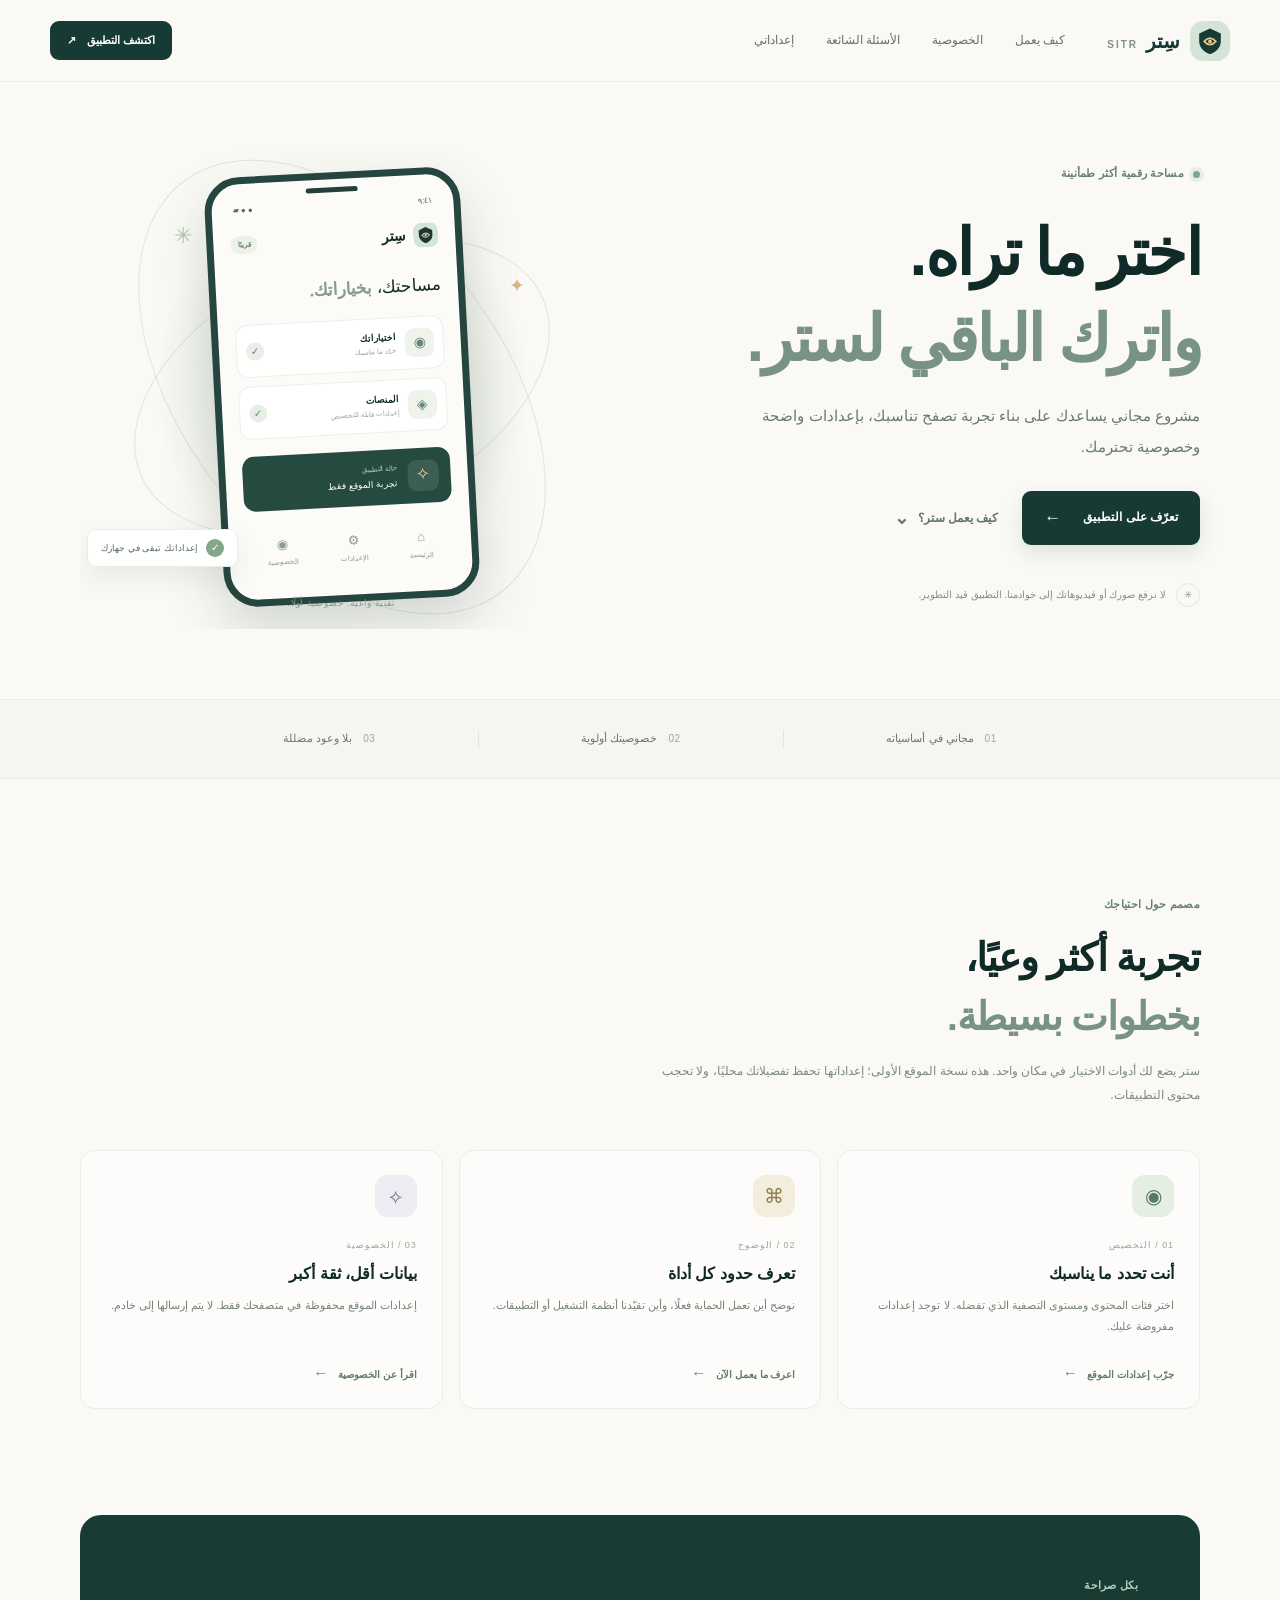
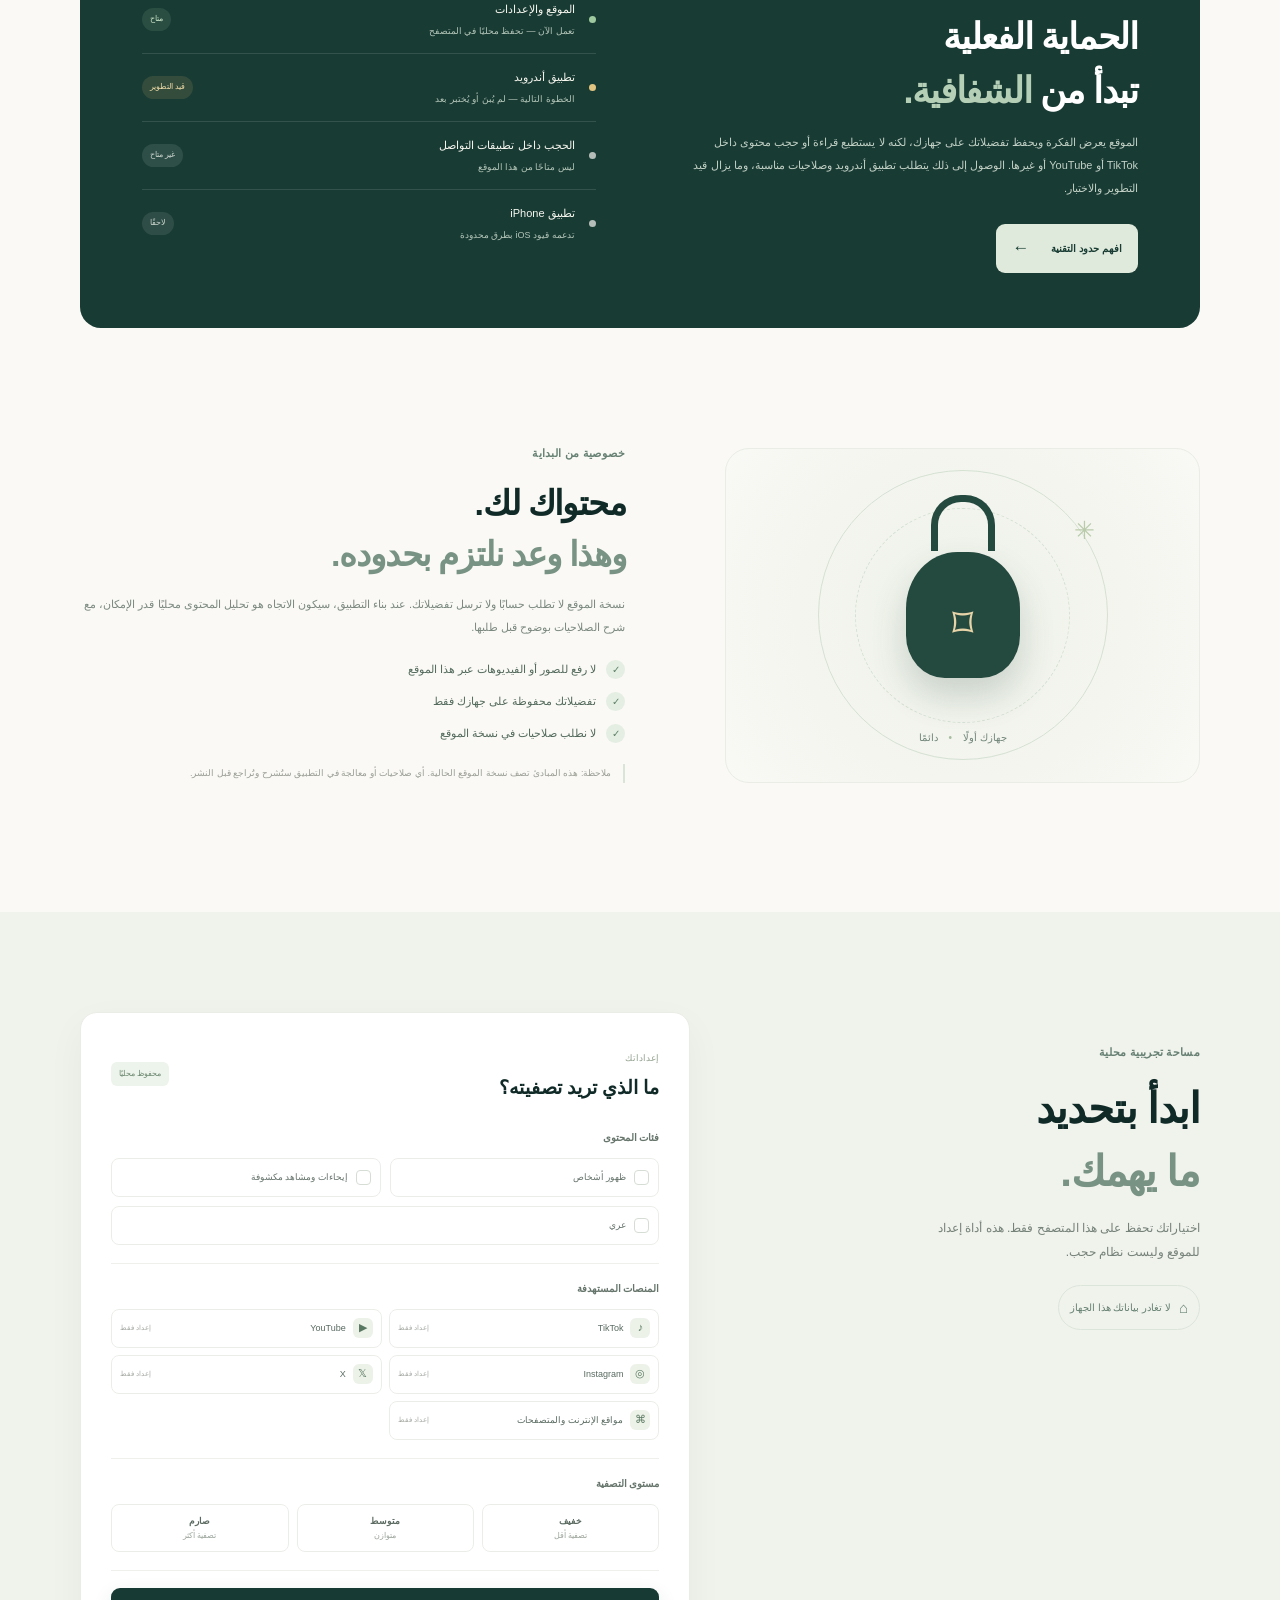
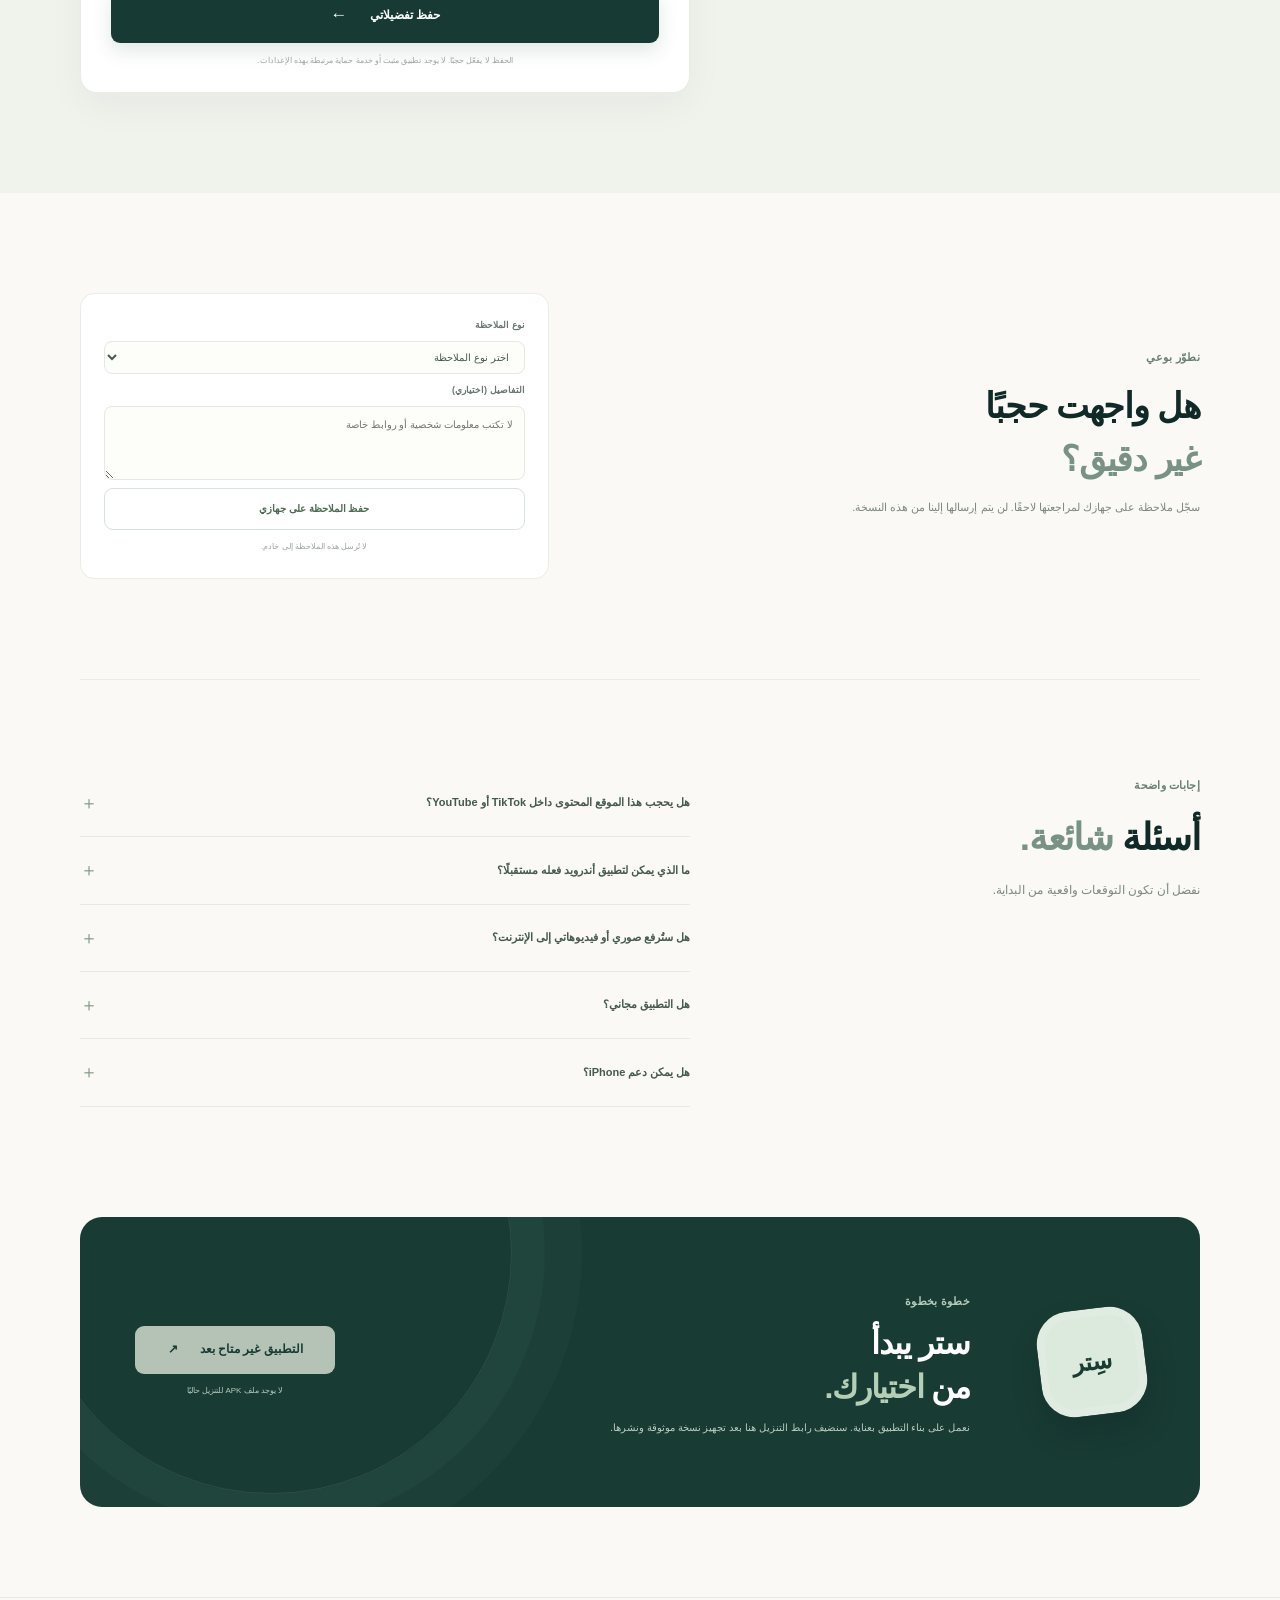
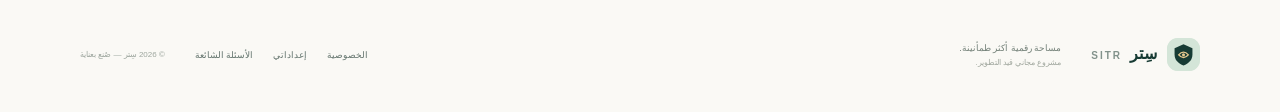
==== index.html @ ede087fe "Add files via upload" ====
<!doctype html>
<html lang="ar" dir="rtl">
  <head>
    <meta charset="utf-8">
    <meta name="viewport" content="width=device-width, initial-scale=1">
    <meta name="theme-color" content="#102a27">
    <meta name="description" content="ستر مشروع مجاني يهدف إلى مساعدتك على تصفح أكثر طمأنينة، مع خصوصية تبدأ من جهازك.">
    <title>ستر | مساحة أهدأ على الإنترنت</title>
    <link rel="icon" href="assets/sitr-mark.svg" type="image/svg+xml">
    <link rel="stylesheet" href="styles.css">
    <script src="download-config.js"></script>
    <script src="app.js" defer></script>
  </head>
  <body>
    <a class="skip-link" href="#main">انتقل إلى المحتوى</a>
    <header class="site-header">
      <a class="brand" href="#home" aria-label="ستر، الصفحة الرئيسية">
        <span class="brand-mark" aria-hidden="true"><img src="assets/sitr-mark.svg" alt=""></span>
        <span class="brand-name">سِتر<span class="brand-latin">SITR</span></span>
      </a>
      <button class="menu-toggle" type="button" aria-expanded="false" aria-controls="main-nav" aria-label="فتح القائمة">
        <span></span><span></span><span></span>
      </button>
      <nav class="main-nav" id="main-nav" aria-label="القائمة الرئيسية">
        <a href="#how">كيف يعمل</a>
        <a href="#privacy">الخصوصية</a>
        <a href="#faq">الأسئلة الشائعة</a>
        <a href="#settings">إعداداتي</a>
      </nav>
      <a class="header-cta" href="#download">اكتشف التطبيق <span aria-hidden="true">↗</span></a>
    </header>

    <main id="main">
      <section class="hero section-wrap" id="home">
        <div class="hero-copy">
          <span class="eyebrow"><span class="eyebrow-dot"></span> مساحة رقمية أكثر طمأنينة</span>
          <h1>اختر ما تراه.<br><span>واترك الباقي لستر.</span></h1>
          <p class="hero-lede">مشروع مجاني يساعدك على بناء تجربة تصفح تناسبك، بإعدادات واضحة وخصوصية تحترمك.</p>
          <div class="hero-actions">
            <a class="button button-primary" href="#download">تعرّف على التطبيق <span aria-hidden="true">←</span></a>
            <a class="text-link" href="#how">كيف يعمل ستر؟ <span aria-hidden="true">⌄</span></a>
          </div>
          <div class="hero-note"><span class="note-icon" aria-hidden="true">✳</span><span>لا نرفع صورك أو فيديوهاتك إلى خوادمنا. التطبيق قيد التطوير.</span></div>
        </div>
        <div class="hero-art" aria-label="رسم توضيحي لواجهة إعدادات ستر">
          <div class="art-orbit orbit-one"></div><div class="art-orbit orbit-two"></div>
          <div class="art-spark spark-one">✳</div><div class="art-spark spark-two">✦</div>
          <div class="phone">
            <div class="phone-top"><span>٩:٤١</span><span>● ● ▰</span></div>
            <div class="phone-brand"><img src="assets/sitr-mark.svg" alt=""><span>سِتر</span><span class="tiny-status">قريبًا</span></div>
            <p class="phone-greeting">مساحتك، <strong>بخياراتك.</strong></p>
            <div class="phone-card"><span class="card-symbol">◉</span><span><strong>اختياراتك</strong><small>حدّد ما يناسبك</small></span><span class="check">✓</span></div>
            <div class="phone-card"><span class="card-symbol">◈</span><span><strong>المنصات</strong><small>إعدادات قابلة للتخصيص</small></span><span class="check">✓</span></div>
            <div class="phone-protection"><span class="protection-icon">✧</span><span><small>حالة التطبيق</small><strong>تجربة الموقع فقط</strong></span></div>
            <div class="phone-nav"><span>⌂<small>الرئيسية</small></span><span>⚙<small>الإعدادات</small></span><span>◉<small>الخصوصية</small></span></div>
          </div>
          <div class="floating-pill"><span class="pill-check">✓</span> إعداداتك تبقى في جهازك</div>
          <span class="art-caption">تقنية واعية. خصوصية أولًا.</span>
        </div>
      </section>

      <section class="trust-strip" aria-label="مبادئ ستر">
        <div><span>01</span> مجاني في أساسياته</div><i></i><div><span>02</span> خصوصيتك أولوية</div><i></i><div><span>03</span> بلا وعود مضللة</div>
      </section>

      <section class="section section-wrap" id="how">
        <div class="section-heading">
          <span class="eyebrow">مصمم حول احتياجك</span>
          <h2>تجربة أكثر وعيًا،<br><span>بخطوات بسيطة.</span></h2>
          <p>ستر يضع لك أدوات الاختيار في مكان واحد. هذه نسخة الموقع الأولى؛ إعداداتها تحفظ تفضيلاتك محليًا، ولا تحجب محتوى التطبيقات.</p>
        </div>
        <div class="feature-grid">
          <article class="feature-card">
            <span class="feature-icon icon-sage">◉</span><span class="feature-number">01 / التخصيص</span>
            <h3>أنت تحدد ما يناسبك</h3><p>اختر فئات المحتوى ومستوى التصفية الذي تفضله. لا توجد إعدادات مفروضة عليك.</p>
            <a href="#settings">جرّب إعدادات الموقع <span aria-hidden="true">←</span></a>
          </article>
          <article class="feature-card">
            <span class="feature-icon icon-sand">⌘</span><span class="feature-number">02 / الوضوح</span>
            <h3>تعرف حدود كل أداة</h3><p>نوضح أين تعمل الحماية فعلًا، وأين تقيّدنا أنظمة التشغيل أو التطبيقات.</p>
            <a href="#capabilities">اعرف ما يعمل الآن <span aria-hidden="true">←</span></a>
          </article>
          <article class="feature-card">
            <span class="feature-icon icon-lilac">⟡</span><span class="feature-number">03 / الخصوصية</span>
            <h3>بيانات أقل، ثقة أكبر</h3><p>إعدادات الموقع محفوظة في متصفحك فقط. لا يتم إرسالها إلى خادم.</p>
            <a href="#privacy">اقرأ عن الخصوصية <span aria-hidden="true">←</span></a>
          </article>
        </div>
      </section>

      <section class="capabilities section-wrap" id="capabilities">
        <div class="capability-copy">
          <span class="eyebrow">بكل صراحة</span>
          <h2>الحماية الفعلية<br>تبدأ من <span>الشفافية.</span></h2>
          <p>الموقع يعرض الفكرة ويحفظ تفضيلاتك على جهازك، لكنه لا يستطيع قراءة أو حجب محتوى داخل TikTok أو YouTube أو غيرها. الوصول إلى ذلك يتطلب تطبيق أندرويد وصلاحيات مناسبة، وما يزال قيد التطوير والاختبار.</p>
          <a class="button button-light" href="#faq">افهم حدود التقنية <span aria-hidden="true">←</span></a>
        </div>
        <div class="capability-list">
          <div class="capability-row"><span class="status-dot status-live"></span><div><strong>الموقع والإعدادات</strong><small>تعمل الآن — تحفظ محليًا في المتصفح</small></div><span class="status-tag tag-live">متاح</span></div>
          <div class="capability-row"><span class="status-dot status-build"></span><div><strong>تطبيق أندرويد</strong><small>الخطوة التالية — لم يُبنَ أو يُختبر بعد</small></div><span class="status-tag tag-build">قيد التطوير</span></div>
          <div class="capability-row"><span class="status-dot status-limited"></span><div><strong>الحجب داخل تطبيقات التواصل</strong><small>ليس متاحًا من هذا الموقع</small></div><span class="status-tag tag-limited">غير متاح</span></div>
          <div class="capability-row"><span class="status-dot status-limited"></span><div><strong>تطبيق iPhone</strong><small>تدعمه قيود iOS بطرق محدودة</small></div><span class="status-tag tag-limited">لاحقًا</span></div>
        </div>
      </section>

      <section class="privacy-section section-wrap" id="privacy">
        <div class="privacy-visual" aria-hidden="true">
          <div class="privacy-ring ring-large"></div><div class="privacy-ring ring-small"></div>
          <div class="privacy-lock"><span>⌑</span></div><div class="privacy-star">✳</div>
          <div class="privacy-label">جهازك أولًا <span>•</span> دائمًا</div>
        </div>
        <div class="privacy-copy">
          <span class="eyebrow">خصوصية من البداية</span>
          <h2>محتواك لك.<br><span>وهذا وعد نلتزم بحدوده.</span></h2>
          <p>نسخة الموقع لا تطلب حسابًا ولا ترسل تفضيلاتك. عند بناء التطبيق، سيكون الاتجاه هو تحليل المحتوى محليًا قدر الإمكان، مع شرح الصلاحيات بوضوح قبل طلبها.</p>
          <ul class="privacy-points">
            <li><span>✓</span> لا رفع للصور أو الفيديوهات عبر هذا الموقع</li>
            <li><span>✓</span> تفضيلاتك محفوظة على جهازك فقط</li>
            <li><span>✓</span> لا نطلب صلاحيات في نسخة الموقع</li>
          </ul>
          <p class="privacy-caveat">ملاحظة: هذه المبادئ تصف نسخة الموقع الحالية. أي صلاحيات أو معالجة في التطبيق ستُشرح وتُراجع قبل النشر.</p>
        </div>
      </section>

      <section class="settings-section" id="settings">
        <div class="section-wrap settings-layout">
          <div class="settings-intro">
            <span class="eyebrow">مساحة تجريبية محلية</span>
            <h2>ابدأ بتحديد<br><span>ما يهمك.</span></h2>
            <p>اختياراتك تحفظ على هذا المتصفح فقط. هذه أداة إعداد للموقع وليست نظام حجب.</p>
            <div class="local-badge"><span>⌂</span> لا تغادر بياناتك هذا الجهاز</div>
          </div>
          <form class="preferences-card" id="preferences-form">
            <div class="form-heading"><div><span class="step-label">إعداداتك</span><h3>ما الذي تريد تصفيته؟</h3></div><span class="saved-indicator" id="save-status" aria-live="polite">محفوظ محليًا</span></div>
            <fieldset>
              <legend>فئات المحتوى</legend>
              <div class="choice-grid">
                <label class="choice"><input type="checkbox" name="content" value="people"><span class="custom-check">✓</span><span>ظهور أشخاص</span></label>
                <label class="choice"><input type="checkbox" name="content" value="suggestive"><span class="custom-check">✓</span><span>إيحاءات ومشاهد مكشوفة</span></label>
                <label class="choice"><input type="checkbox" name="content" value="nudity"><span class="custom-check">✓</span><span>عري</span></label>
              </div>
            </fieldset>
            <fieldset>
              <legend>المنصات المستهدفة</legend>
              <div class="platform-list">
                <label><input type="checkbox" name="platform" value="TikTok"><span class="platform-name"><b class="platform-letter">♪</b> TikTok</span><span class="platform-unavailable">إعداد فقط</span></label>
                <label><input type="checkbox" name="platform" value="YouTube"><span class="platform-name"><b class="platform-letter">▶</b> YouTube</span><span class="platform-unavailable">إعداد فقط</span></label>
                <label><input type="checkbox" name="platform" value="Instagram"><span class="platform-name"><b class="platform-letter">◎</b> Instagram</span><span class="platform-unavailable">إعداد فقط</span></label>
                <label><input type="checkbox" name="platform" value="X"><span class="platform-name"><b class="platform-letter">𝕏</b> X</span><span class="platform-unavailable">إعداد فقط</span></label>
                <label><input type="checkbox" name="platform" value="web"><span class="platform-name"><b class="platform-letter">⌘</b> مواقع الإنترنت والمتصفحات</span><span class="platform-unavailable">إعداد فقط</span></label>
              </div>
            </fieldset>
            <fieldset>
              <legend>مستوى التصفية</legend>
              <div class="level-options">
                <label><input type="radio" name="level" value="light"><span><b>خفيف</b><small>تصفية أقل</small></span></label>
                <label><input type="radio" name="level" value="medium"><span><b>متوسط</b><small>متوازن</small></span></label>
                <label><input type="radio" name="level" value="strict"><span><b>صارم</b><small>تصفية أكثر</small></span></label>
              </div>
            </fieldset>
            <button class="button button-primary save-button" type="submit">حفظ تفضيلاتي <span aria-hidden="true">←</span></button>
            <p class="form-disclaimer">الحفظ لا يفعّل حجبًا. لا يوجد تطبيق مثبت أو خدمة حماية مرتبطة بهذه الإعدادات.</p>
          </form>
        </div>
      </section>

      <section class="report-section section-wrap" id="report">
        <div><span class="eyebrow">نطوّر بوعي</span><h2>هل واجهت حجبًا<br><span>غير دقيق؟</span></h2><p>سجّل ملاحظة على جهازك لمراجعتها لاحقًا. لن يتم إرسالها إلينا من هذه النسخة.</p></div>
        <form id="report-form" class="report-card">
          <label for="report-category">نوع الملاحظة</label>
          <select id="report-category" required>
            <option value="">اختر نوع الملاحظة</option><option value="false-positive">تم حجب محتوى مناسب</option><option value="missed">لم يتم حجب محتوى أريد تصفيته</option><option value="other">ملاحظة أخرى</option>
          </select>
          <label for="report-note">التفاصيل (اختياري)</label>
          <textarea id="report-note" rows="3" maxlength="500" placeholder="لا تكتب معلومات شخصية أو روابط خاصة"></textarea>
          <button class="button button-outline" type="submit">حفظ الملاحظة على جهازي</button>
          <p class="report-status" id="report-status" aria-live="polite">لا تُرسل هذه الملاحظة إلى خادم.</p>
        </form>
      </section>

      <section class="faq-section section-wrap" id="faq">
        <div class="faq-heading"><span class="eyebrow">إجابات واضحة</span><h2>أسئلة <span>شائعة.</span></h2><p>نفضل أن تكون التوقعات واقعية من البداية.</p></div>
        <div class="faq-list">
          <details><summary>هل يحجب هذا الموقع المحتوى داخل TikTok أو YouTube؟<span>＋</span></summary><p>لا. المتصفح لا يستطيع الاطلاع على محتوى التطبيقات الأخرى. إعدادات الموقع تحفظ اختياراتك محليًا فقط؛ لا يوجد حجب فعلي فيها.</p></details>
          <details><summary>ما الذي يمكن لتطبيق أندرويد فعله مستقبلًا؟<span>＋</span></summary><p>قد يتيح أندرويد، بعد بناء التطبيق ومراجعته، بعض الخيارات مثل خدمات إمكانية الوصول أو VPN محلي للتصفية. لكل خيار قيود وصلاحيات وسياسات متجر. لم يُنفّذ أو يُختبر أي حجب بعد، ولن نعرضه كميزة متاحة قبل التحقق منه.</p></details>
          <details><summary>هل ستُرفع صوري أو فيديوهاتي إلى الإنترنت؟<span>＋</span></summary><p>هذا الموقع لا يرفع أو يعالج أي صور أو فيديو. هدف التطبيق المستقبلي هو المعالجة على الجهاز حيثما أمكن؛ ستُذكر بوضوح أي استثناءات أو اتصالات قبل الإطلاق.</p></details>
          <details><summary>هل التطبيق مجاني؟<span>＋</span></summary><p>هدف المشروع أن تبقى ميزات الحجب الأساسية مجانية دون اشتراك إجباري. التطبيق لم يُنشر بعد ولا يوجد رابط تنزيل حاليًا.</p></details>
          <details><summary>هل يمكن دعم iPhone؟<span>＋</span></summary><p>يمكن دراسة خيارات مثل Screen Time وFamily Controls، لكنها تتطلب استحقاقات وموافقات من Apple ولا تمنح تحكمًا حرًا بمحتوى التطبيقات الأخرى. دعم iPhone ليس متاحًا حاليًا.</p></details>
        </div>
      </section>

      <section class="download-section section-wrap" id="download">
        <div class="download-orb" aria-hidden="true">سِتر</div>
        <div class="download-copy"><span class="eyebrow">خطوة بخطوة</span><h2>ستر يبدأ<br>من <span>اختيارك.</span></h2><p>نعمل على بناء التطبيق بعناية. سنضيف رابط التنزيل هنا بعد تجهيز نسخة موثوقة ونشرها.</p></div>
        <div class="download-action"><a class="button button-download" id="download-link" href="#download" aria-disabled="true">التطبيق غير متاح بعد <span aria-hidden="true">↗</span></a><small id="download-note">لا يوجد ملف APK للتنزيل حاليًا</small></div>
      </section>
    </main>

    <footer class="site-footer">
      <a class="brand footer-brand" href="#home"><span class="brand-mark"><img src="assets/sitr-mark.svg" alt=""></span><span class="brand-name">سِتر<span class="brand-latin">SITR</span></span></a>
      <p>مساحة رقمية أكثر طمأنينة. <span>مشروع مجاني قيد التطوير.</span></p>
      <div class="footer-links"><a href="#privacy">الخصوصية</a><a href="#settings">إعداداتي</a><a href="#faq">الأسئلة الشائعة</a></div>
      <small>© <span id="year"></span> سِتر — صُنع بعناية</small>
    </footer>
  </body>
</html>
---- styles.css ----
:root {
  color-scheme: light;
  --ink: #173b34;
  --ink-deep: #102a27;
  --ink-soft: #49655e;
  --muted: #75867f;
  --paper: #faf9f5;
  --white: #fff;
  --line: #e6e9e2;
  --sage: #dce9dd;
  --sage-dark: #c1d8c7;
  --gold: #d5b77c;
  --font: "IBM Plex Sans Arabic", "Segoe UI", Tahoma, sans-serif;
}

* { box-sizing: border-box; }
html { scroll-behavior: smooth; scroll-padding-top: 92px; }
body {
  margin: 0;
  color: var(--ink-deep);
  background: var(--paper);
  font-family: var(--font);
  font-size: 15px;
  line-height: 1.8;
  -webkit-font-smoothing: antialiased;
}
a { color: inherit; text-decoration: none; }
button, input, select, textarea { font: inherit; }
button, a, input, select, textarea { -webkit-tap-highlight-color: transparent; }
::selection { color: var(--ink-deep); background: #d8e7d9; }
.section-wrap { width: min(1120px, calc(100% - 64px)); margin-inline: auto; }
.skip-link { position: fixed; z-index: 20; top: 10px; right: 10px; padding: 10px 16px; transform: translateY(-150%); color: white; background: var(--ink); border-radius: 8px; }
.skip-link:focus { transform: translateY(0); }

.site-header {
  height: 82px;
  padding-inline: max(32px, calc((100% - 1180px) / 2));
  display: flex;
  align-items: center;
  gap: 42px;
  border-bottom: 1px solid rgba(23,59,52,.07);
  background: rgba(250,249,245,.94);
  position: sticky;
  top: 0;
  z-index: 10;
  backdrop-filter: blur(14px);
}
.brand { display: inline-flex; align-items: center; gap: 10px; flex-shrink: 0; }
.brand-mark { display: grid; place-items: center; width: 40px; height: 40px; border-radius: 14px; background: #dce9dd; }
.brand-mark img { width: 100%; height: 100%; }
.brand-name { display: flex; align-items: baseline; gap: 8px; color: var(--ink); font-size: 20px; font-weight: 700; }
.brand-latin { color: #82928b; font-family: Arial, sans-serif; font-size: 10px; font-weight: 600; letter-spacing: 2px; }
.main-nav { display: flex; align-items: center; gap: 32px; flex: 1; }
.main-nav a, .footer-links a { color: #62736c; font-size: 12px; font-weight: 500; transition: color .2s ease; }
.main-nav a:hover, .footer-links a:hover { color: var(--ink); }
.header-cta { padding: 10px 17px; color: white; background: var(--ink); border-radius: 9px; font-size: 11px; font-weight: 600; white-space: nowrap; transition: background .2s, transform .2s; }
.header-cta:hover { background: #24574b; transform: translateY(-1px); }
.header-cta span { margin-right: 8px; }
.menu-toggle { display: none; }

.hero { min-height: 610px; display: grid; grid-template-columns: 1fr .94fr; align-items: center; gap: 40px; padding-block: 62px 70px; }
.hero-copy { padding-bottom: 7px; }
.eyebrow { display: inline-flex; align-items: center; gap: 9px; color: #668073; font-size: 11px; font-weight: 600; letter-spacing: .3px; }
.eyebrow-dot { width: 7px; height: 7px; border-radius: 50%; background: #7caa88; box-shadow: 0 0 0 4px #e7eee6; }
h1, h2, h3, p { margin-top: 0; }
.hero h1 { margin: 24px 0 17px; color: var(--ink-deep); font-size: clamp(45px, 5vw, 66px); line-height: 1.35; letter-spacing: -2.6px; font-weight: 600; }
.hero h1 span, .section-heading h2 span, .privacy-copy h2 span, .settings-intro h2 span, .report-section h2 span, .faq-heading h2 span, .download-copy h2 span { color: #789383; }
.hero-lede { max-width: 450px; margin-bottom: 28px; color: #687971; font-size: 15px; line-height: 2.1; }
.hero-actions { display: flex; align-items: center; gap: 24px; }
.button { display: inline-flex; min-height: 48px; align-items: center; justify-content: center; gap: 22px; padding: 11px 21px; border: 1px solid transparent; border-radius: 9px; font-size: 12px; font-weight: 600; cursor: pointer; transition: transform .2s, background .2s, box-shadow .2s; }
.button:hover { transform: translateY(-2px); }
.button-primary { color: white; background: var(--ink); box-shadow: 0 8px 20px rgba(23,59,52,.12); }
.button-primary:hover { background: #24574b; box-shadow: 0 10px 24px rgba(23,59,52,.18); }
.button-primary span, .button-light span, .button-outline span { font-size: 17px; }
.text-link { color: #64766d; font-size: 12px; font-weight: 600; }
.text-link span { margin-right: 5px; font-size: 18px; vertical-align: -2px; }
.hero-note { display: flex; gap: 10px; align-items: center; margin-top: 38px; color: #849088; font-size: 10px; }
.note-icon { display: grid; width: 24px; height: 24px; place-items: center; border: 1px solid #e4e8df; border-radius: 50%; color: #869b8a; }

.hero-art { position: relative; min-height: 485px; display: grid; place-items: center; overflow: hidden; isolation: isolate; }
.hero-art::before { content: ""; position: absolute; z-index: -2; width: 380px; height: 380px; border-radius: 50%; background: radial-gradient(circle, #e8efe6 0, #edf0e8 48%, rgba(237,240,232,0) 70%); }
.art-orbit { position: absolute; z-index: -1; border: 1px solid rgba(132,158,139,.22); border-radius: 50%; transform: rotate(-24deg); }
.orbit-one { width: 440px; height: 260px; }
.orbit-two { width: 520px; height: 320px; transform: rotate(52deg); }
.phone { position: relative; width: 256px; height: 430px; padding: 13px 17px; border: 7px solid #25463e; border-radius: 35px; background: #fcfbf7; box-shadow: 0 25px 55px rgba(30,63,51,.19), inset 0 0 0 1px #fff; transform: rotate(-3deg); }
.phone::before { content: ""; position: absolute; top: 8px; right: 50%; width: 52px; height: 5px; transform: translateX(50%); border-radius: 4px; background: #244139; }
.phone-top { display: flex; justify-content: space-between; padding: 7px 4px 10px; color: #556b61; font-family: Arial, sans-serif; font-size: 8px; }
.phone-brand { display: flex; align-items: center; gap: 7px; margin-top: 4px; font-size: 14px; font-weight: 700; }
.phone-brand img { width: 25px; height: 25px; border-radius: 8px; }
.tiny-status { margin-right: auto; padding: 3px 7px; color: #688172; background: #edf2e9; border-radius: 12px; font-size: 7px; }
.phone-greeting { margin: 22px 0 15px; font-size: 17px; }
.phone-greeting strong { color: #829d8b; }
.phone-card { display: flex; align-items: center; gap: 9px; margin-bottom: 9px; padding: 11px 9px; border: 1px solid #edf0e8; border-radius: 11px; background: #fff; }
.card-symbol { display: grid; width: 29px; height: 29px; place-items: center; color: #688877; background: #eef3ec; border-radius: 9px; font-size: 14px; }
.phone-card strong, .phone-card small, .phone-protection small, .phone-protection strong { display: block; }
.phone-card strong { font-size: 9px; }
.phone-card small { color: #9ba59b; font-size: 7px; }
.check { display: grid; width: 18px; height: 18px; margin-right: auto; place-items: center; color: #61816b; background: #e8f0e6; border-radius: 50%; font-size: 10px; }
.phone-protection { display: flex; align-items: center; gap: 10px; margin-top: 17px; padding: 12px; color: white; background: #254a40; border-radius: 12px; }
.protection-icon { display: grid; width: 31px; height: 31px; place-items: center; color: #e6d3a8; background: rgba(255,255,255,.11); border-radius: 9px; font-size: 17px; }
.phone-protection small { color: #b7c8ba; font-size: 7px; }
.phone-protection strong { font-size: 9px; font-weight: 500; }
.phone-nav { display: flex; justify-content: space-around; margin-top: 22px; color: #8b9a8f; text-align: center; font-size: 13px; }
.phone-nav small { display: block; font-size: 7px; }
.floating-pill { position: absolute; bottom: 62px; left: 7px; display: flex; align-items: center; gap: 8px; padding: 9px 13px; color: #536c5b; background: #fff; border: 1px solid #e9ede6; border-radius: 9px; box-shadow: 0 12px 26px rgba(39,67,54,.08); font-size: 9px; }
.pill-check { display: grid; width: 18px; height: 18px; place-items: center; color: #fff; background: #82a78a; border-radius: 50%; font-size: 10px; }
.art-spark { position: absolute; color: #b6c6ae; }
.spark-one { top: 72px; left: 18%; font-size: 22px; }
.spark-two { top: 125px; right: 15%; color: #d5b77c; font-size: 19px; }
.art-caption { position: absolute; bottom: 18px; right: 50%; transform: translateX(50%); color: #89978d; font-size: 9px; letter-spacing: .4px; }

.trust-strip { display: flex; justify-content: center; align-items: center; gap: clamp(24px, 8vw, 110px); min-height: 80px; border-block: 1px solid #e9ebe4; background: #f6f6f0; color: #68786e; font-size: 11px; }
.trust-strip div { display: flex; align-items: center; gap: 11px; }
.trust-strip div span { color: #9aaa98; font-family: Arial, sans-serif; font-size: 10px; letter-spacing: .6px; }
.trust-strip i { width: 1px; height: 19px; background: #e1e5dc; }

.section { padding-block: 110px 106px; }
.section-heading { max-width: 560px; margin-bottom: 43px; }
.section-heading h2, .privacy-copy h2, .settings-intro h2, .report-section h2, .faq-heading h2, .download-copy h2, .capability-copy h2 { margin: 13px 0 13px; font-size: 39px; line-height: 1.5; letter-spacing: -1.2px; font-weight: 600; }
.section-heading p, .faq-heading > p { max-width: 550px; margin: 0; color: #7c8981; font-size: 12px; line-height: 2; }
.feature-grid { display: grid; grid-template-columns: repeat(3, 1fr); gap: 16px; }
.feature-card { min-height: 250px; padding: 24px 25px 22px; border: 1px solid #eaede5; border-radius: 15px; background: rgba(255,255,255,.62); transition: border-color .2s, transform .2s, box-shadow .2s; }
.feature-card:hover { transform: translateY(-4px); border-color: #d6e0d4; box-shadow: 0 15px 35px rgba(32,61,48,.055); }
.feature-icon { display: grid; width: 42px; height: 42px; margin-bottom: 20px; place-items: center; border-radius: 13px; font-size: 20px; }
.icon-sage { color: #597a63; background: #e4eee2; }.icon-sand { color: #927d51; background: #f3eddd; }.icon-lilac { color: #7b778f; background: #eeebf3; }
.feature-number { display: block; margin-bottom: 7px; color: #9aa49b; font-family: Arial, sans-serif; font-size: 9px; letter-spacing: .9px; }
.feature-card h3 { margin: 0 0 6px; font-size: 16px; font-weight: 600; }
.feature-card p { min-height: 48px; margin-bottom: 16px; color: #77847c; font-size: 11px; line-height: 1.9; }
.feature-card a { color: #627d69; font-size: 10px; font-weight: 600; }
.feature-card a span { margin-right: 7px; font-size: 15px; }

.capabilities { display: grid; grid-template-columns: 1fr .95fr; gap: 65px; align-items: center; margin-bottom: 110px; padding: 55px 62px; border-radius: 21px; background: #183b34; color: white; }
.capability-copy .eyebrow { color: #b8cdbb; }
.capability-copy h2 { margin-top: 13px; color: white; font-size: 36px; }
.capability-copy h2 span { color: #b5cfb7; }
.capability-copy > p { max-width: 455px; margin-bottom: 24px; color: #c2d0c5; font-size: 11px; line-height: 2.1; }
.button-light { min-height: 41px; padding: 8px 15px; color: #193d34; background: #e0eadc; font-size: 10px; }
.button-light:hover { background: white; }
.capability-list { padding: 5px 0; }
.capability-row { display: grid; grid-template-columns: 9px 1fr auto; align-items: center; gap: 12px; padding-block: 14px; border-bottom: 1px solid rgba(226,239,227,.13); }
.capability-row:last-child { border: 0; }
.status-dot { width: 7px; height: 7px; border-radius: 50%; }
.status-live { background: #9ec99f; }.status-build { background: #e1c47f; }.status-limited { background: #b4bdb7; }
.capability-row strong, .capability-row small { display: block; }
.capability-row strong { color: #f7f7ef; font-size: 11px; font-weight: 500; }
.capability-row small { margin-top: 3px; color: #b5c6b9; font-size: 9px; }
.status-tag { padding: 4px 8px; border-radius: 20px; font-size: 8px; white-space: nowrap; }
.tag-live { color: #c9e4c6; background: rgba(147,190,145,.15); }.tag-build { color: #eedba7; background: rgba(205,177,109,.15); }.tag-limited { color: #ccd4ce; background: rgba(206,217,209,.12); }

.privacy-section { display: grid; grid-template-columns: .87fr 1fr; gap: 100px; align-items: center; padding-block: 0 120px; }
.privacy-visual { position: relative; height: 335px; display: grid; place-items: center; overflow: hidden; border: 1px solid #e9ede5; border-radius: 24px; background: radial-gradient(circle at center, #edf2e9 0, #f4f5ef 57%, #f9f9f5 100%); }
.privacy-ring { position: absolute; border: 1px solid #d5e1d3; border-radius: 50%; }
.ring-large { width: 290px; height: 290px; }.ring-small { width: 215px; height: 215px; border-style: dashed; }
.privacy-lock { z-index: 1; display: grid; width: 114px; height: 126px; place-items: center; color: #e6d3a8; background: #24493e; border-radius: 45% 45% 34% 34%; box-shadow: 0 18px 35px rgba(35,71,57,.19); }
.privacy-lock::before { content: ""; position: absolute; width: 50px; height: 49px; top: 76px; border: 7px solid #24493e; border-bottom: 0; border-radius: 30px 30px 0 0; transform: translateY(-30px); }
.privacy-lock span { margin-top: 18px; font-size: 42px; font-weight: 400; }
.privacy-star { position: absolute; top: 59px; right: 22%; color: #b9cbaa; font-size: 25px; }
.privacy-label { position: absolute; bottom: 35px; color: #71857a; font-size: 10px; }
.privacy-label span { padding-inline: 8px; color: #a8bd9f; }
.privacy-copy h2 { font-size: 34px; }
.privacy-copy > p { color: #7b8980; font-size: 11px; line-height: 2.1; }
.privacy-points { display: grid; gap: 12px; padding: 0; margin: 21px 0; list-style: none; }
.privacy-points li { display: flex; align-items: center; gap: 10px; color: #536a5c; font-size: 11px; }
.privacy-points li span { display: grid; width: 19px; height: 19px; place-items: center; border-radius: 50%; color: #5f8068; background: #e4eee2; font-size: 10px; }
.privacy-copy .privacy-caveat { padding-right: 12px; border-right: 2px solid #d9e5d6; color: #9a9e95; font-size: 9px; }

.settings-section { padding-block: 100px; background: #f0f2ec; }
.settings-layout { display: grid; grid-template-columns: .72fr 1fr; gap: 70px; align-items: start; }
.settings-intro { position: sticky; top: 125px; padding-top: 25px; }
.settings-intro h2 { font-size: 42px; }
.settings-intro > p { max-width: 290px; margin-bottom: 21px; color: #758279; font-size: 12px; line-height: 2; }
.local-badge { display: inline-flex; align-items: center; gap: 8px; padding: 8px 11px; color: #668071; border: 1px solid #dce5d9; border-radius: 30px; font-size: 10px; }
.local-badge span { font-size: 15px; }
.preferences-card { padding: 29px 30px 24px; border: 1px solid #eaede5; border-radius: 17px; background: #fff; box-shadow: 0 13px 38px rgba(32,61,48,.045); }
.form-heading { display: flex; align-items: center; justify-content: space-between; margin-bottom: 23px; }
.step-label { color: #93a18f; font-size: 9px; }
.form-heading h3 { margin: 2px 0 0; font-size: 19px; }
.saved-indicator { padding: 5px 8px; color: #6d8972; background: #edf4eb; border-radius: 6px; font-size: 8px; }
.saved-indicator.save-error { color: #9c5147; background: #f8e9e6; }
.preferences-card fieldset { min-width: 0; padding: 0 0 18px; margin: 0 0 16px; border: 0; border-bottom: 1px solid #eff0eb; }
.preferences-card legend { width: 100%; padding: 0; margin-bottom: 11px; color: #67766d; font-size: 10px; font-weight: 600; }
.choice-grid { display: grid; grid-template-columns: 1fr 1fr; gap: 9px; }
.choice { position: relative; display: flex; min-height: 39px; align-items: center; gap: 8px; padding: 7px 9px; border: 1px solid #ebeee8; border-radius: 8px; color: #65736b; font-size: 9px; cursor: pointer; transition: background .2s, border-color .2s; }
.choice:last-child { grid-column: span 2; }
.choice:has(input:checked) { border-color: #bdd2be; background: #f3f7f0; color: #45664f; }
.choice input, .platform-list input, .level-options input { position: absolute; opacity: 0; width: 1px; height: 1px; }
.custom-check { display: grid; width: 15px; height: 15px; place-items: center; border: 1px solid #d6ddd4; border-radius: 4px; color: transparent; background: white; font-size: 9px; }
.choice input:checked + .custom-check { color: white; border-color: #6e9275; background: #6e9275; }
.choice input:focus-visible + .custom-check, .platform-list input:focus-visible + .platform-name, .level-options input:focus-visible + span { outline: 2px solid #668f71; outline-offset: 3px; }
.platform-list { display: grid; grid-template-columns: 1fr 1fr; gap: 7px; }
.platform-list label { position: relative; display: flex; min-height: 39px; align-items: center; justify-content: space-between; gap: 4px; padding: 6px 8px; border: 1px solid #ebeee8; border-radius: 8px; cursor: pointer; }
.platform-list label:has(input:checked) { border-color: #bdd2be; background: #f3f7f0; }
.platform-name { display: inline-flex; align-items: center; gap: 7px; color: #586a60; font-size: 9px; }
.platform-letter { display: grid; width: 20px; height: 20px; place-items: center; color: #597861; background: #edf2e9; border-radius: 6px; font-size: 11px; font-weight: 500; }
.platform-unavailable { color: #a4a9a2; font-size: 7px; }
.level-options { display: grid; grid-template-columns: repeat(3, 1fr); gap: 8px; }
.level-options label { position: relative; cursor: pointer; }
.level-options label > span { display: block; padding: 8px; border: 1px solid #ebeee8; border-radius: 8px; text-align: center; }
.level-options input:checked + span { border-color: #8eaf91; background: #f2f7f0; }
.level-options b, .level-options small { display: block; }
.level-options b { color: #5c6b62; font-size: 9px; font-weight: 600; }
.level-options small { color: #9ba49b; font-size: 8px; }
.save-button { width: 100%; min-height: 43px; margin-top: 1px; }
.form-disclaimer { margin: 11px 0 0; color: #a0a79e; text-align: center; font-size: 8px; line-height: 1.8; }

.report-section { display: grid; grid-template-columns: 1fr .82fr; align-items: center; gap: 80px; padding-block: 100px; }
.report-section h2 { margin: 11px 0; font-size: 35px; }
.report-section > div > p { max-width: 370px; color: #7c8981; font-size: 11px; line-height: 2; }
.report-card { display: grid; gap: 8px; padding: 23px; border: 1px solid #e9ede5; border-radius: 14px; background: white; }
.report-card label { color: #68766e; font-size: 9px; font-weight: 600; }
.report-card select, .report-card textarea { width: 100%; padding: 9px 11px; border: 1px solid #e5e9e2; border-radius: 8px; outline: none; color: #465a4e; background: #fdfdfa; font-size: 10px; }
.report-card select:focus, .report-card textarea:focus { border-color: #8eaf91; box-shadow: 0 0 0 3px #eaf2e8; }
.report-card textarea { resize: vertical; }
.button-outline { min-height: 39px; color: #4b6c55; border-color: #d8e3d7; background: white; font-size: 10px; }
.button-outline:hover { background: #f4f7f1; }
.report-status { margin: 2px 0 0; color: #9ba49b; text-align: center; font-size: 8px; }

.faq-section { display: grid; grid-template-columns: .72fr 1fr; gap: 70px; padding-block: 90px 110px; border-top: 1px solid #e9ebe4; }
.faq-heading h2 { font-size: 37px; }
.faq-list details { border-bottom: 1px solid #e6eae2; }
.faq-list summary { display: flex; align-items: center; justify-content: space-between; gap: 14px; padding: 17px 0; color: #45594d; font-size: 11px; font-weight: 600; cursor: pointer; list-style: none; }
.faq-list summary::-webkit-details-marker { display: none; }
.faq-list summary span { color: #829984; font-size: 18px; font-weight: 400; transition: transform .2s; }
.faq-list details[open] summary span { transform: rotate(45deg); }
.faq-list details p { max-width: 570px; padding: 0 0 17px; margin: 0; color: #7d8980; font-size: 10px; line-height: 2; }

.download-section { position: relative; min-height: 290px; display: grid; grid-template-columns: 130px 1fr auto; gap: 45px; align-items: center; padding: 42px 55px; margin-bottom: 90px; overflow: hidden; border-radius: 22px; color: white; background: #183b34; }
.download-section::after { content: ""; position: absolute; left: -50px; top: -205px; width: 480px; height: 480px; border: 1px solid rgba(211,231,212,.1); border-radius: 50%; box-shadow: 0 0 0 33px rgba(211,231,212,.025), 0 0 0 70px rgba(211,231,212,.025); }
.download-orb { z-index: 1; display: grid; width: 106px; height: 106px; place-items: center; color: #183b34; background: #dce9dd; border: 8px solid rgba(255,255,255,.1); border-radius: 33px; box-shadow: 0 17px 30px rgba(8,31,26,.2); font-size: 24px; font-weight: 700; transform: rotate(-7deg); }
.download-copy, .download-action { z-index: 1; }
.download-copy .eyebrow { color: #b5cbbb; }
.download-copy h2 { margin: 8px 0; font-size: 32px; line-height: 1.4; }
.download-copy h2 span { color: #b5cfb7; }
.download-copy p { max-width: 420px; margin: 0; color: #bdcec0; font-size: 10px; line-height: 2; }
.download-action { display: grid; justify-items: center; gap: 10px; }
.button-download { min-width: 200px; min-height: 48px; color: #183b34; background: #e1eadb; }
.button-download:hover { background: white; }
.button-download[aria-disabled="true"] { cursor: not-allowed; opacity: .78; }
.button-download[aria-disabled="true"]:hover { transform: none; }
.download-action small { color: #b6c7b9; font-size: 8px; }

.site-footer { min-height: 115px; display: flex; align-items: center; gap: 30px; padding: 23px max(32px, calc((100% - 1120px) / 2)); border-top: 1px solid #e8ebe4; }
.footer-brand .brand-mark { width: 33px; height: 33px; border-radius: 11px; }
.footer-brand .brand-name { font-size: 16px; }
.site-footer > p { flex: 1; margin: 0; color: #738078; font-size: 9px; }
.site-footer > p span { display: block; color: #a1a89f; font-size: 8px; }
.footer-links { display: flex; gap: 20px; }
.footer-links a { font-size: 9px; }
.site-footer > small { color: #9da69e; font-size: 8px; white-space: nowrap; }

@media (min-width: 1500px) {
  body { font-size: 16px; }
  .hero { min-height: 680px; }
}
@media (max-width: 900px) {
  .site-header { gap: 24px; }
  .main-nav { gap: 18px; }
  .hero { min-height: 555px; gap: 12px; }
  .hero-art { transform: scale(.9); }
  .capabilities { gap: 34px; padding-inline: 38px; }
  .privacy-section { gap: 55px; }
  .settings-layout, .faq-section { gap: 40px; }
  .download-section { grid-template-columns: 95px 1fr auto; gap: 25px; padding-inline: 35px; }
  .download-orb { width: 88px; height: 88px; }
}
@media (max-width: 700px) {
  html { scroll-padding-top: 70px; }
  .section-wrap { width: min(100% - 38px, 510px); }
  .site-header { height: 68px; padding-inline: 20px; justify-content: space-between; gap: 10px; }
  .brand-mark { width: 36px; height: 36px; }
  .brand-name { font-size: 18px; }
  .menu-toggle { display: flex; width: 38px; height: 38px; flex-direction: column; align-items: center; justify-content: center; gap: 5px; margin-right: auto; border: 1px solid #e5e9e1; border-radius: 9px; background: transparent; cursor: pointer; }
  .menu-toggle span { width: 15px; height: 1.5px; border-radius: 2px; background: #456257; transition: transform .2s; }
  .menu-toggle[aria-expanded="true"] span:first-child { transform: translateY(6.5px) rotate(45deg); }
  .menu-toggle[aria-expanded="true"] span:nth-child(2) { opacity: 0; }
  .menu-toggle[aria-expanded="true"] span:last-child { transform: translateY(-6.5px) rotate(-45deg); }
  .header-cta { padding: 9px 11px; font-size: 9px; }
  .header-cta span { margin-right: 3px; }
  .main-nav { position: absolute; top: 67px; inset-inline: 0; display: none; padding: 13px 20px 19px; border-bottom: 1px solid #e6eae2; background: var(--paper); box-shadow: 0 12px 22px rgba(33,60,48,.06); }
  .main-nav.nav-open { display: grid; gap: 0; }
  .main-nav a { padding: 11px 4px; border-bottom: 1px solid #ebeee8; font-size: 12px; }
  .main-nav a:last-child { border: 0; }
  .hero { min-height: 0; grid-template-columns: 1fr; gap: 8px; padding-block: 55px 40px; }
  .hero h1 { margin: 20px 0 10px; font-size: clamp(44px, 12vw, 58px); letter-spacing: -1.8px; }
  .hero-lede { max-width: 420px; margin-bottom: 22px; font-size: 13px; }
  .hero-note { margin-top: 22px; font-size: 9px; }
  .hero-art { min-height: 415px; margin: 0 -14px; transform: none; }
  .phone { transform: rotate(-3deg) scale(.88); }
  .floating-pill { bottom: 46px; left: 0; }
  .trust-strip { min-height: 70px; gap: 13px; padding-inline: 10px; font-size: 8px; }
  .trust-strip div { gap: 5px; }
  .trust-strip div span { font-size: 8px; }
  .trust-strip i { height: 15px; }
  .section { padding-block: 75px; }
  .section-heading { margin-bottom: 27px; }
  .section-heading h2, .privacy-copy h2, .settings-intro h2, .report-section h2, .faq-heading h2 { font-size: 32px; }
  .feature-grid { grid-template-columns: 1fr; gap: 10px; }
  .feature-card { min-height: 0; padding: 20px; }
  .feature-icon { margin-bottom: 13px; }
  .feature-card p { min-height: 0; margin-bottom: 11px; }
  .capabilities { grid-template-columns: 1fr; gap: 24px; padding: 31px 22px; margin-bottom: 75px; border-radius: 17px; }
  .capability-copy h2 { font-size: 31px; }
  .capability-row { gap: 9px; padding-block: 12px; }
  .capability-row strong { font-size: 10px; }
  .capability-row small { max-width: 210px; font-size: 8px; }
  .status-tag { padding: 4px 6px; font-size: 7px; }
  .privacy-section { grid-template-columns: 1fr; gap: 32px; padding-bottom: 80px; }
  .privacy-visual { height: 280px; }
  .ring-large { width: 245px; height: 245px; }
  .ring-small { width: 185px; height: 185px; }
  .privacy-lock { transform: scale(.88); }
  .privacy-lock::before { top: 63px; }
  .privacy-star { top: 45px; }
  .privacy-copy h2 { font-size: 30px; }
  .settings-section { padding-block: 70px; }
  .settings-layout { grid-template-columns: 1fr; gap: 28px; }
  .settings-intro { position: static; padding-top: 0; }
  .settings-intro h2 { margin-block: 8px; font-size: 34px; }
  .settings-intro > p { max-width: 430px; margin-bottom: 12px; }
  .preferences-card { padding: 22px 17px 19px; }
  .form-heading h3 { font-size: 17px; }
  .choice-grid { grid-template-columns: 1fr; }
  .choice:last-child { grid-column: auto; }
  .platform-list { grid-template-columns: 1fr; }
  .platform-list label { min-height: 37px; }
  .report-section { grid-template-columns: 1fr; gap: 22px; padding-block: 72px; }
  .report-section h2 { font-size: 31px; }
  .report-card { padding: 18px; }
  .faq-section { grid-template-columns: 1fr; gap: 25px; padding-block: 70px 80px; }
  .faq-heading h2 { margin-bottom: 5px; }
  .faq-list summary { font-size: 10px; }
  .download-section { min-height: 0; grid-template-columns: 64px 1fr; gap: 18px; padding: 26px 20px; margin-bottom: 60px; border-radius: 17px; }
  .download-orb { width: 62px; height: 62px; border-width: 5px; border-radius: 20px; font-size: 17px; }
  .download-copy h2 { font-size: 28px; }
  .download-copy p { font-size: 9px; }
  .download-action { grid-column: 1 / -1; justify-items: stretch; gap: 6px; }
  .button-download { width: 100%; min-height: 43px; }
  .site-footer { display: grid; grid-template-columns: 1fr auto; gap: 12px; padding: 20px; }
  .site-footer > p { grid-row: 2; }
  .footer-links { grid-column: 1 / -1; grid-row: 3; justify-content: space-between; gap: 8px; padding-block: 11px 3px; border-top: 1px solid #e9ebe4; }
  .site-footer > small { grid-column: 2; grid-row: 2; }
}
@media (prefers-reduced-motion: reduce) {
  *, *::before, *::after { scroll-behavior: auto !important; animation-duration: .01ms !important; animation-iteration-count: 1 !important; transition-duration: .01ms !important; }
}
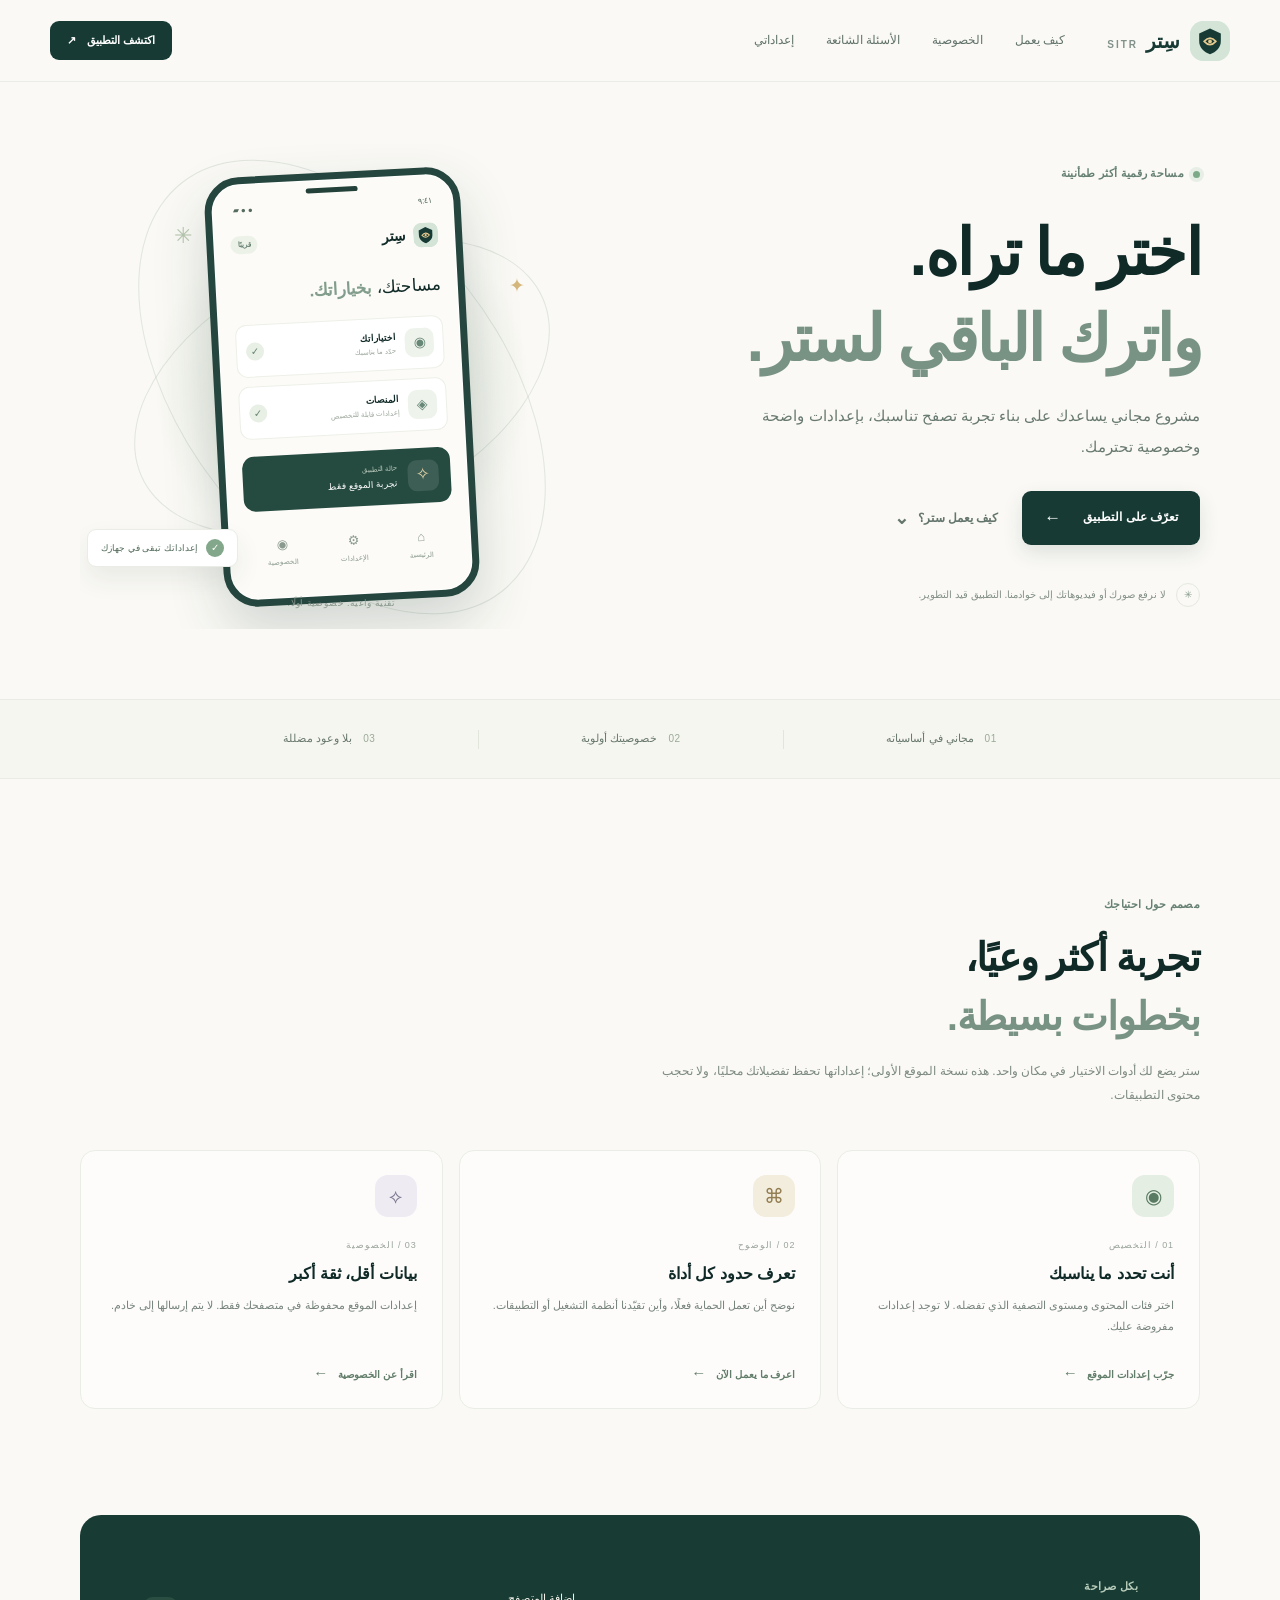
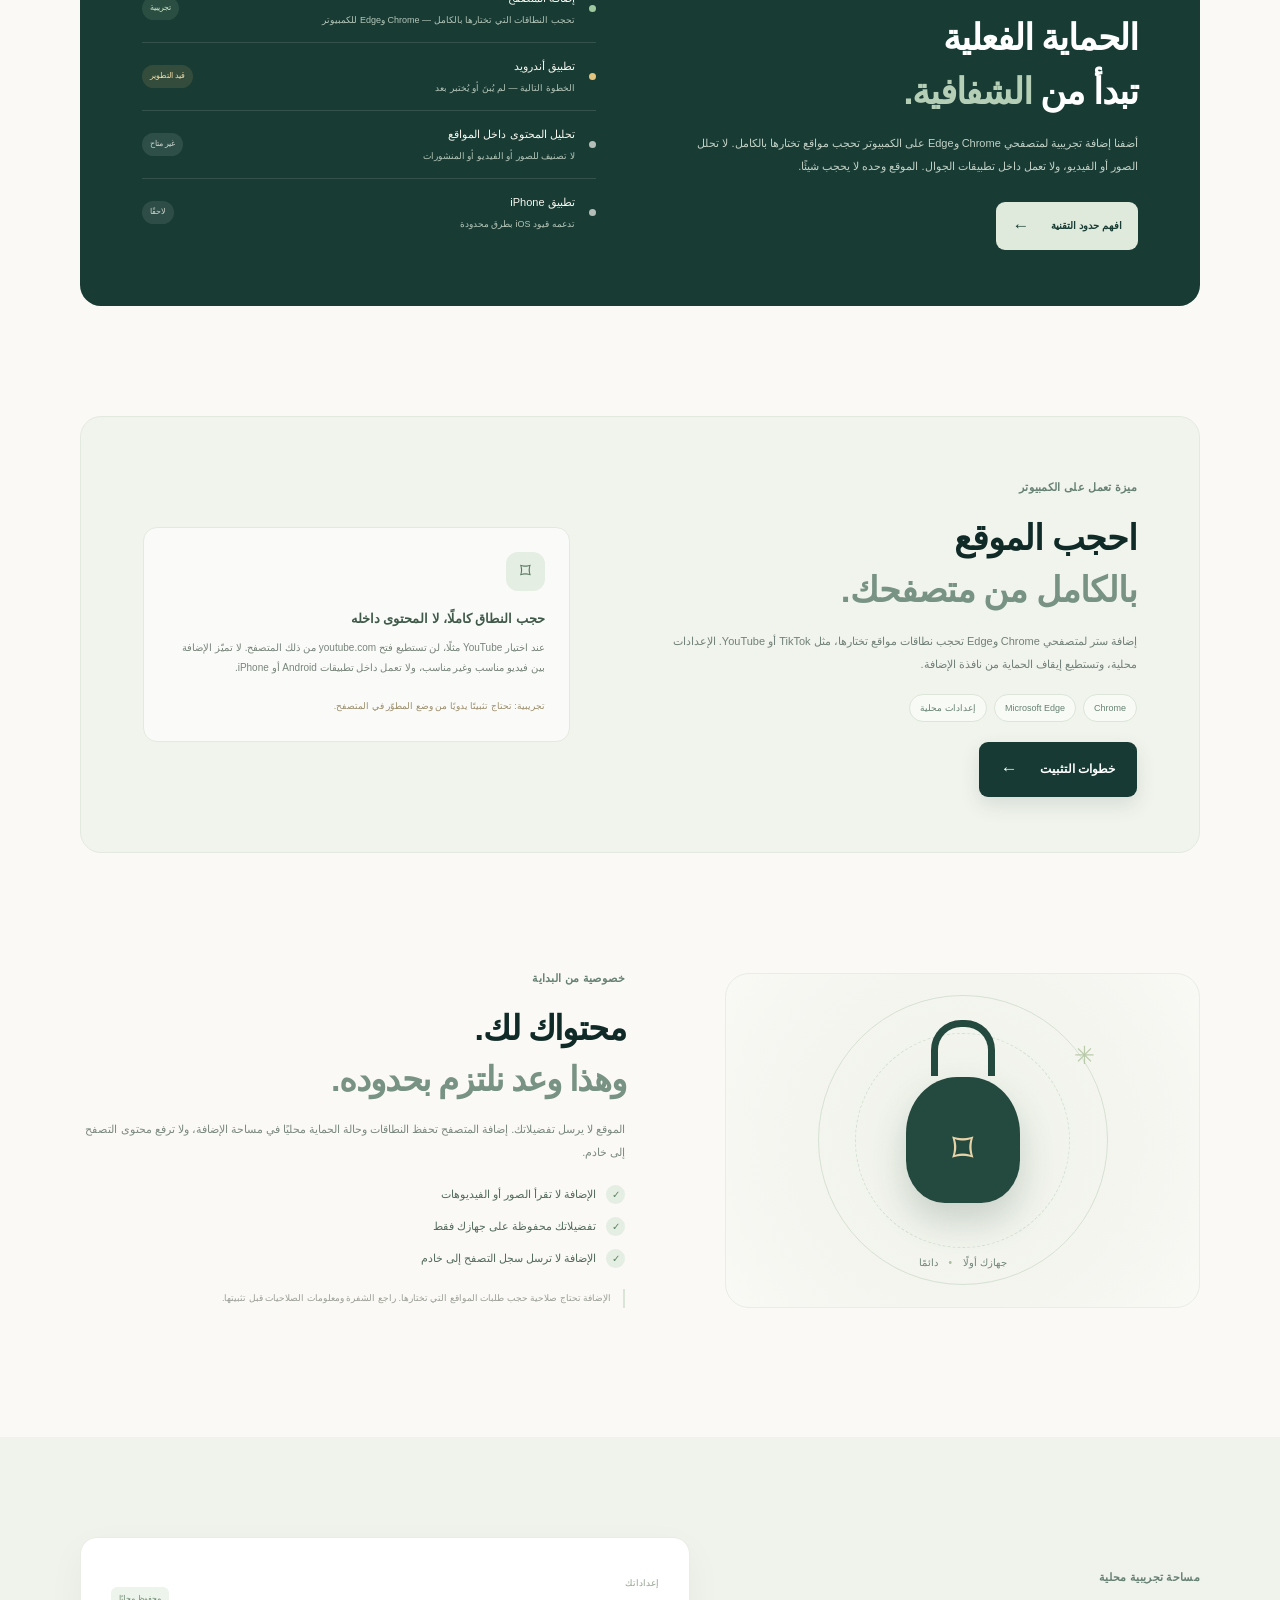
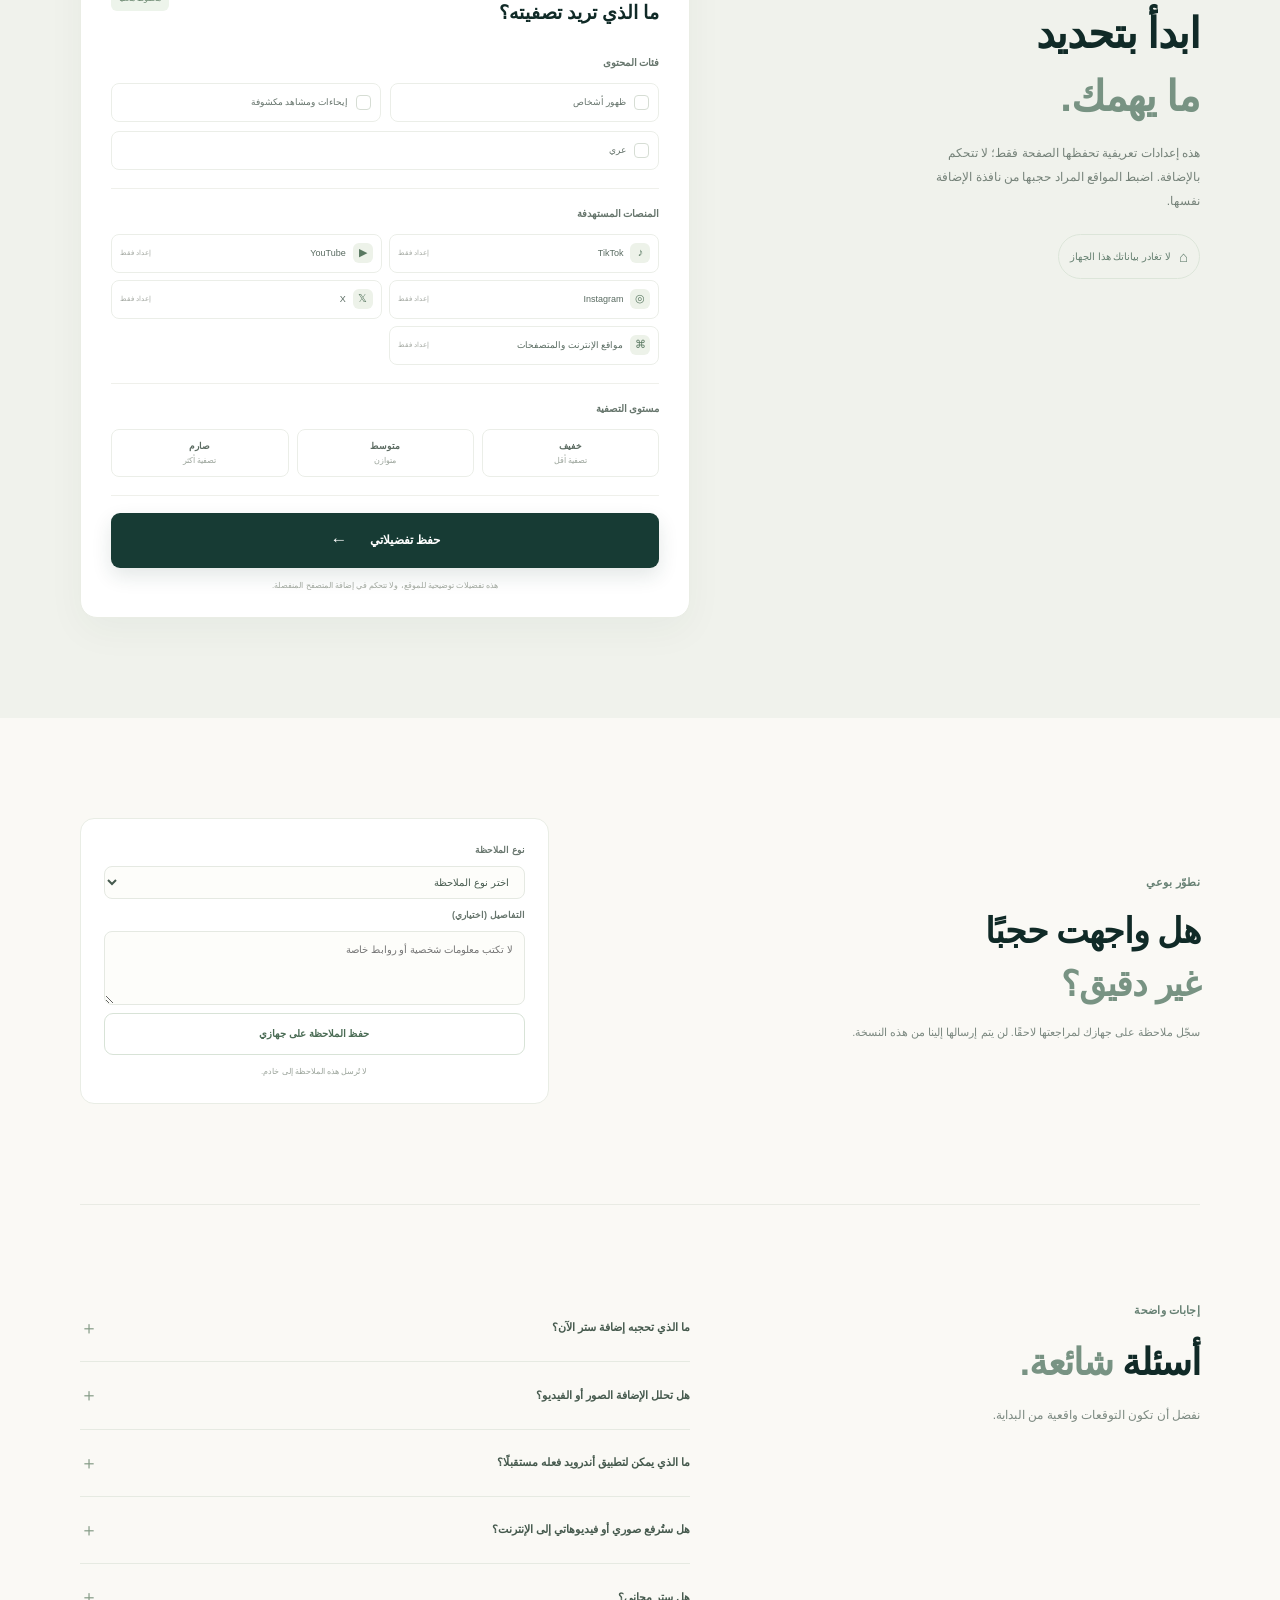
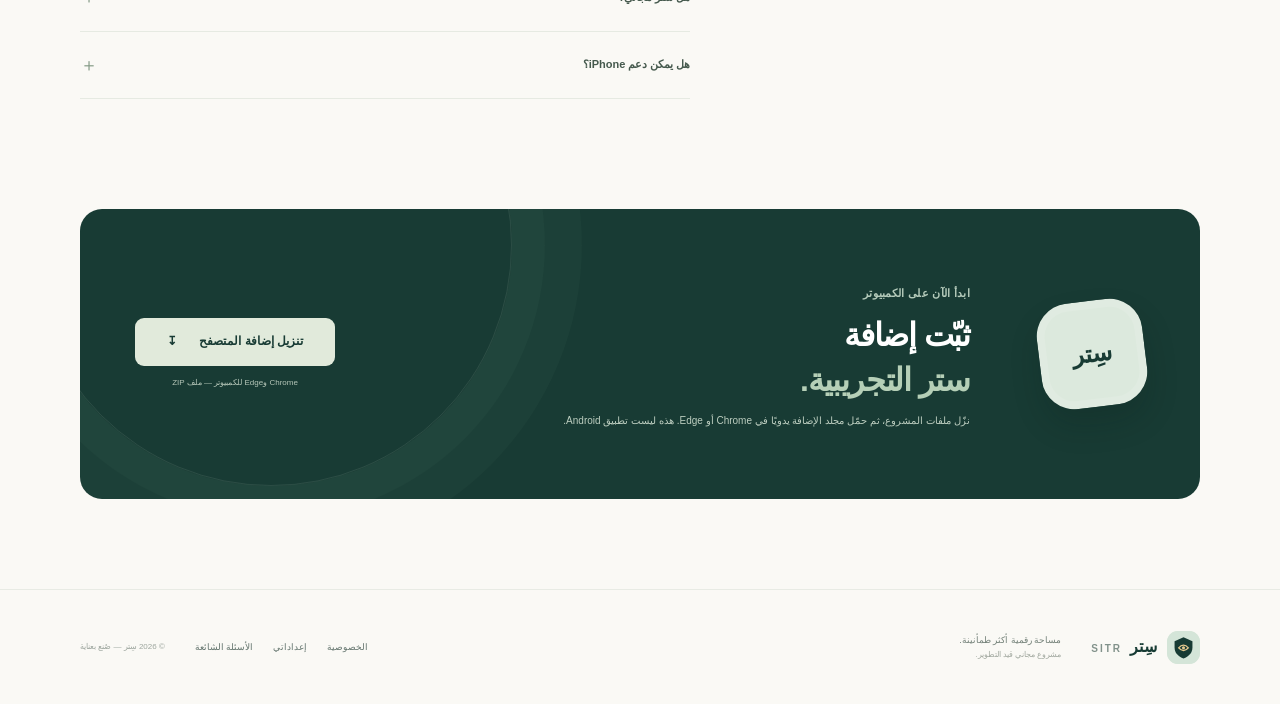
==== commit a8fb93ca: "Add files via upload" ====
--- a/index.html
+++ b/index.html
@@ -8,7 +8,6 @@
     <title>ستر | مساحة أهدأ على الإنترنت</title>
     <link rel="icon" href="assets/sitr-mark.svg" type="image/svg+xml">
     <link rel="stylesheet" href="styles.css">
-    <script src="download-config.js"></script>
     <script src="app.js" defer></script>
   </head>
   <body>
@@ -92,14 +91,30 @@
         <div class="capability-copy">
           <span class="eyebrow">بكل صراحة</span>
           <h2>الحماية الفعلية<br>تبدأ من <span>الشفافية.</span></h2>
-          <p>الموقع يعرض الفكرة ويحفظ تفضيلاتك على جهازك، لكنه لا يستطيع قراءة أو حجب محتوى داخل TikTok أو YouTube أو غيرها. الوصول إلى ذلك يتطلب تطبيق أندرويد وصلاحيات مناسبة، وما يزال قيد التطوير والاختبار.</p>
+          <p>أضفنا إضافة تجريبية لمتصفحي Chrome وEdge على الكمبيوتر تحجب مواقع تختارها بالكامل. لا تحلل الصور أو الفيديو، ولا تعمل داخل تطبيقات الجوال. الموقع وحده لا يحجب شيئًا.</p>
           <a class="button button-light" href="#faq">افهم حدود التقنية <span aria-hidden="true">←</span></a>
         </div>
         <div class="capability-list">
-          <div class="capability-row"><span class="status-dot status-live"></span><div><strong>الموقع والإعدادات</strong><small>تعمل الآن — تحفظ محليًا في المتصفح</small></div><span class="status-tag tag-live">متاح</span></div>
+          <div class="capability-row"><span class="status-dot status-live"></span><div><strong>إضافة المتصفح</strong><small>تحجب النطاقات التي تختارها بالكامل — Chrome وEdge للكمبيوتر</small></div><span class="status-tag tag-live">تجريبية</span></div>
           <div class="capability-row"><span class="status-dot status-build"></span><div><strong>تطبيق أندرويد</strong><small>الخطوة التالية — لم يُبنَ أو يُختبر بعد</small></div><span class="status-tag tag-build">قيد التطوير</span></div>
-          <div class="capability-row"><span class="status-dot status-limited"></span><div><strong>الحجب داخل تطبيقات التواصل</strong><small>ليس متاحًا من هذا الموقع</small></div><span class="status-tag tag-limited">غير متاح</span></div>
+          <div class="capability-row"><span class="status-dot status-limited"></span><div><strong>تحليل المحتوى داخل المواقع</strong><small>لا تصنيف للصور أو الفيديو أو المنشورات</small></div><span class="status-tag tag-limited">غير متاح</span></div>
           <div class="capability-row"><span class="status-dot status-limited"></span><div><strong>تطبيق iPhone</strong><small>تدعمه قيود iOS بطرق محدودة</small></div><span class="status-tag tag-limited">لاحقًا</span></div>
+        </div>
+      </section>
+
+      <section class="browser-tool section-wrap" id="browser-tool">
+        <div class="browser-tool-copy">
+          <span class="eyebrow">ميزة تعمل على الكمبيوتر</span>
+          <h2>احجب الموقع<br><span>بالكامل من متصفحك.</span></h2>
+          <p>إضافة ستر لمتصفحي Chrome وEdge تحجب نطاقات مواقع تختارها، مثل TikTok أو YouTube. الإعدادات محلية، وتستطيع إيقاف الحماية من نافذة الإضافة.</p>
+          <div class="browser-chips"><span>Chrome</span><span>Microsoft Edge</span><span>إعدادات محلية</span></div>
+          <a class="button button-primary" href="https://github.com/sitr-project/sitr/blob/main/browser-extension/README.md">خطوات التثبيت <span aria-hidden="true">←</span></a>
+        </div>
+        <div class="browser-tool-note">
+          <span class="note-shield" aria-hidden="true">⌑</span>
+          <strong>حجب النطاق كاملًا، لا المحتوى داخله</strong>
+          <p>عند اختيار YouTube مثلًا، لن تستطيع فتح youtube.com من ذلك المتصفح. لا تميّز الإضافة بين فيديو مناسب وغير مناسب، ولا تعمل داخل تطبيقات Android أو iPhone.</p>
+          <small>تجريبية: تحتاج تثبيتًا يدويًا من وضع المطوّر في المتصفح.</small>
         </div>
       </section>
 
@@ -112,13 +127,13 @@
         <div class="privacy-copy">
           <span class="eyebrow">خصوصية من البداية</span>
           <h2>محتواك لك.<br><span>وهذا وعد نلتزم بحدوده.</span></h2>
-          <p>نسخة الموقع لا تطلب حسابًا ولا ترسل تفضيلاتك. عند بناء التطبيق، سيكون الاتجاه هو تحليل المحتوى محليًا قدر الإمكان، مع شرح الصلاحيات بوضوح قبل طلبها.</p>
+          <p>الموقع لا يرسل تفضيلاتك. إضافة المتصفح تحفظ النطاقات وحالة الحماية محليًا في مساحة الإضافة، ولا ترفع محتوى التصفح إلى خادم.</p>
           <ul class="privacy-points">
-            <li><span>✓</span> لا رفع للصور أو الفيديوهات عبر هذا الموقع</li>
+            <li><span>✓</span> الإضافة لا تقرأ الصور أو الفيديوهات</li>
             <li><span>✓</span> تفضيلاتك محفوظة على جهازك فقط</li>
-            <li><span>✓</span> لا نطلب صلاحيات في نسخة الموقع</li>
+            <li><span>✓</span> الإضافة لا ترسل سجل التصفح إلى خادم</li>
           </ul>
-          <p class="privacy-caveat">ملاحظة: هذه المبادئ تصف نسخة الموقع الحالية. أي صلاحيات أو معالجة في التطبيق ستُشرح وتُراجع قبل النشر.</p>
+          <p class="privacy-caveat">الإضافة تحتاج صلاحية حجب طلبات المواقع التي تختارها. راجع الشفرة ومعلومات الصلاحيات قبل تثبيتها.</p>
         </div>
       </section>
 
@@ -127,7 +142,7 @@
           <div class="settings-intro">
             <span class="eyebrow">مساحة تجريبية محلية</span>
             <h2>ابدأ بتحديد<br><span>ما يهمك.</span></h2>
-            <p>اختياراتك تحفظ على هذا المتصفح فقط. هذه أداة إعداد للموقع وليست نظام حجب.</p>
+            <p>هذه إعدادات تعريفية تحفظها الصفحة فقط؛ لا تتحكم بالإضافة. اضبط المواقع المراد حجبها من نافذة الإضافة نفسها.</p>
             <div class="local-badge"><span>⌂</span> لا تغادر بياناتك هذا الجهاز</div>
           </div>
           <form class="preferences-card" id="preferences-form">
@@ -159,7 +174,7 @@
               </div>
             </fieldset>
             <button class="button button-primary save-button" type="submit">حفظ تفضيلاتي <span aria-hidden="true">←</span></button>
-            <p class="form-disclaimer">الحفظ لا يفعّل حجبًا. لا يوجد تطبيق مثبت أو خدمة حماية مرتبطة بهذه الإعدادات.</p>
+            <p class="form-disclaimer">هذه تفضيلات توضيحية للموقع، ولا تتحكم في إضافة المتصفح المنفصلة.</p>
           </form>
         </div>
       </section>
@@ -181,18 +196,19 @@
       <section class="faq-section section-wrap" id="faq">
         <div class="faq-heading"><span class="eyebrow">إجابات واضحة</span><h2>أسئلة <span>شائعة.</span></h2><p>نفضل أن تكون التوقعات واقعية من البداية.</p></div>
         <div class="faq-list">
-          <details><summary>هل يحجب هذا الموقع المحتوى داخل TikTok أو YouTube؟<span>＋</span></summary><p>لا. المتصفح لا يستطيع الاطلاع على محتوى التطبيقات الأخرى. إعدادات الموقع تحفظ اختياراتك محليًا فقط؛ لا يوجد حجب فعلي فيها.</p></details>
+          <details><summary>ما الذي تحجبه إضافة ستر الآن؟<span>＋</span></summary><p>تحجب النطاقات التي تختارها بالكامل داخل Chrome أو Edge على الكمبيوتر. مثلًا، اختيار YouTube يمنع فتح الموقع كله، وليس فقط الفيديوهات غير المناسبة. إعدادات الصفحة التعريفية لا تتحكم بالإضافة.</p></details>
+          <details><summary>هل تحلل الإضافة الصور أو الفيديو؟<span>＋</span></summary><p>لا. لا تقرأ الصور أو الفيديو أو المنشورات، ولا ترفع بيانات تصفحك. الإضافة تحجب الموقع المختار بالكامل فقط. لا تعمل على Chrome للجوال أو داخل تطبيقات التواصل على الهاتف.</p></details>
           <details><summary>ما الذي يمكن لتطبيق أندرويد فعله مستقبلًا؟<span>＋</span></summary><p>قد يتيح أندرويد، بعد بناء التطبيق ومراجعته، بعض الخيارات مثل خدمات إمكانية الوصول أو VPN محلي للتصفية. لكل خيار قيود وصلاحيات وسياسات متجر. لم يُنفّذ أو يُختبر أي حجب بعد، ولن نعرضه كميزة متاحة قبل التحقق منه.</p></details>
           <details><summary>هل ستُرفع صوري أو فيديوهاتي إلى الإنترنت؟<span>＋</span></summary><p>هذا الموقع لا يرفع أو يعالج أي صور أو فيديو. هدف التطبيق المستقبلي هو المعالجة على الجهاز حيثما أمكن؛ ستُذكر بوضوح أي استثناءات أو اتصالات قبل الإطلاق.</p></details>
-          <details><summary>هل التطبيق مجاني؟<span>＋</span></summary><p>هدف المشروع أن تبقى ميزات الحجب الأساسية مجانية دون اشتراك إجباري. التطبيق لم يُنشر بعد ولا يوجد رابط تنزيل حاليًا.</p></details>
+          <details><summary>هل ستر مجاني؟<span>＋</span></summary><p>الإضافة التجريبية مجانية للتنزيل والاستخدام. لا يوجد تطبيق Android قابل للتنزيل حتى الآن.</p></details>
           <details><summary>هل يمكن دعم iPhone؟<span>＋</span></summary><p>يمكن دراسة خيارات مثل Screen Time وFamily Controls، لكنها تتطلب استحقاقات وموافقات من Apple ولا تمنح تحكمًا حرًا بمحتوى التطبيقات الأخرى. دعم iPhone ليس متاحًا حاليًا.</p></details>
         </div>
       </section>
 
       <section class="download-section section-wrap" id="download">
         <div class="download-orb" aria-hidden="true">سِتر</div>
-        <div class="download-copy"><span class="eyebrow">خطوة بخطوة</span><h2>ستر يبدأ<br>من <span>اختيارك.</span></h2><p>نعمل على بناء التطبيق بعناية. سنضيف رابط التنزيل هنا بعد تجهيز نسخة موثوقة ونشرها.</p></div>
-        <div class="download-action"><a class="button button-download" id="download-link" href="#download" aria-disabled="true">التطبيق غير متاح بعد <span aria-hidden="true">↗</span></a><small id="download-note">لا يوجد ملف APK للتنزيل حاليًا</small></div>
+        <div class="download-copy"><span class="eyebrow">ابدأ الآن على الكمبيوتر</span><h2>ثبّت إضافة<br><span>ستر التجريبية.</span></h2><p>نزّل ملفات المشروع، ثم حمّل مجلد الإضافة يدويًا في Chrome أو Edge. هذه ليست تطبيق Android.</p></div>
+        <div class="download-action"><a class="button button-download" href="browser-extension/sitr-browser-extension.zip" download>تنزيل إضافة المتصفح <span aria-hidden="true">↧</span></a><small>Chrome وEdge للكمبيوتر — ملف ZIP</small></div>
       </section>
     </main>
 
--- a/styles.css
+++ b/styles.css
@@ -146,6 +146,18 @@
 .capability-row small { margin-top: 3px; color: #b5c6b9; font-size: 9px; }
 .status-tag { padding: 4px 8px; border-radius: 20px; font-size: 8px; white-space: nowrap; }
 .tag-live { color: #c9e4c6; background: rgba(147,190,145,.15); }.tag-build { color: #eedba7; background: rgba(205,177,109,.15); }.tag-limited { color: #ccd4ce; background: rgba(206,217,209,.12); }
+
+.browser-tool { display: grid; grid-template-columns: 1fr .85fr; align-items: center; gap: 65px; padding: 55px 62px; margin-bottom: 110px; border: 1px solid #e4e9df; border-radius: 21px; background: #f1f4ed; }
+.browser-tool-copy h2 { margin: 13px 0; color: var(--ink-deep); font-size: 35px; line-height: 1.5; letter-spacing: -1px; }
+.browser-tool-copy h2 span { color: #789383; }
+.browser-tool-copy > p { max-width: 470px; margin-bottom: 18px; color: #718078; font-size: 11px; line-height: 2.1; }
+.browser-chips { display: flex; flex-wrap: wrap; gap: 7px; margin-bottom: 20px; }
+.browser-chips span { padding: 5px 10px; border: 1px solid #dce5d8; border-radius: 20px; color: #668071; background: rgba(255,255,255,.55); font-size: 9px; }
+.browser-tool-note { padding: 24px; border: 1px solid #e4e9df; border-radius: 14px; background: rgba(255,255,255,.68); }
+.note-shield { display: grid; width: 39px; height: 39px; margin-bottom: 16px; place-items: center; border-radius: 12px; color: #58775f; background: #e4eee2; font-size: 21px; }
+.browser-tool-note strong { display: block; margin-bottom: 8px; color: #405a49; font-size: 13px; }
+.browser-tool-note p { margin-bottom: 12px; color: #78847b; font-size: 10px; line-height: 2; }
+.browser-tool-note small { color: #9a8b68; font-size: 9px; }
 
 .privacy-section { display: grid; grid-template-columns: .87fr 1fr; gap: 100px; align-items: center; padding-block: 0 120px; }
 .privacy-visual { position: relative; height: 335px; display: grid; place-items: center; overflow: hidden; border: 1px solid #e9ede5; border-radius: 24px; background: radial-gradient(circle at center, #edf2e9 0, #f4f5ef 57%, #f9f9f5 100%); }
@@ -258,6 +270,7 @@
   .hero { min-height: 555px; gap: 12px; }
   .hero-art { transform: scale(.9); }
   .capabilities { gap: 34px; padding-inline: 38px; }
+  .browser-tool { gap: 34px; padding-inline: 38px; }
   .privacy-section { gap: 55px; }
   .settings-layout, .faq-section { gap: 40px; }
   .download-section { grid-template-columns: 95px 1fr auto; gap: 25px; padding-inline: 35px; }
@@ -300,6 +313,9 @@
   .feature-card p { min-height: 0; margin-bottom: 11px; }
   .capabilities { grid-template-columns: 1fr; gap: 24px; padding: 31px 22px; margin-bottom: 75px; border-radius: 17px; }
   .capability-copy h2 { font-size: 31px; }
+  .browser-tool { grid-template-columns: 1fr; gap: 24px; padding: 31px 22px; margin-bottom: 75px; border-radius: 17px; }
+  .browser-tool-copy h2 { font-size: 31px; }
+  .browser-tool-note { padding: 19px; }
   .capability-row { gap: 9px; padding-block: 12px; }
   .capability-row strong { font-size: 10px; }
   .capability-row small { max-width: 210px; font-size: 8px; }
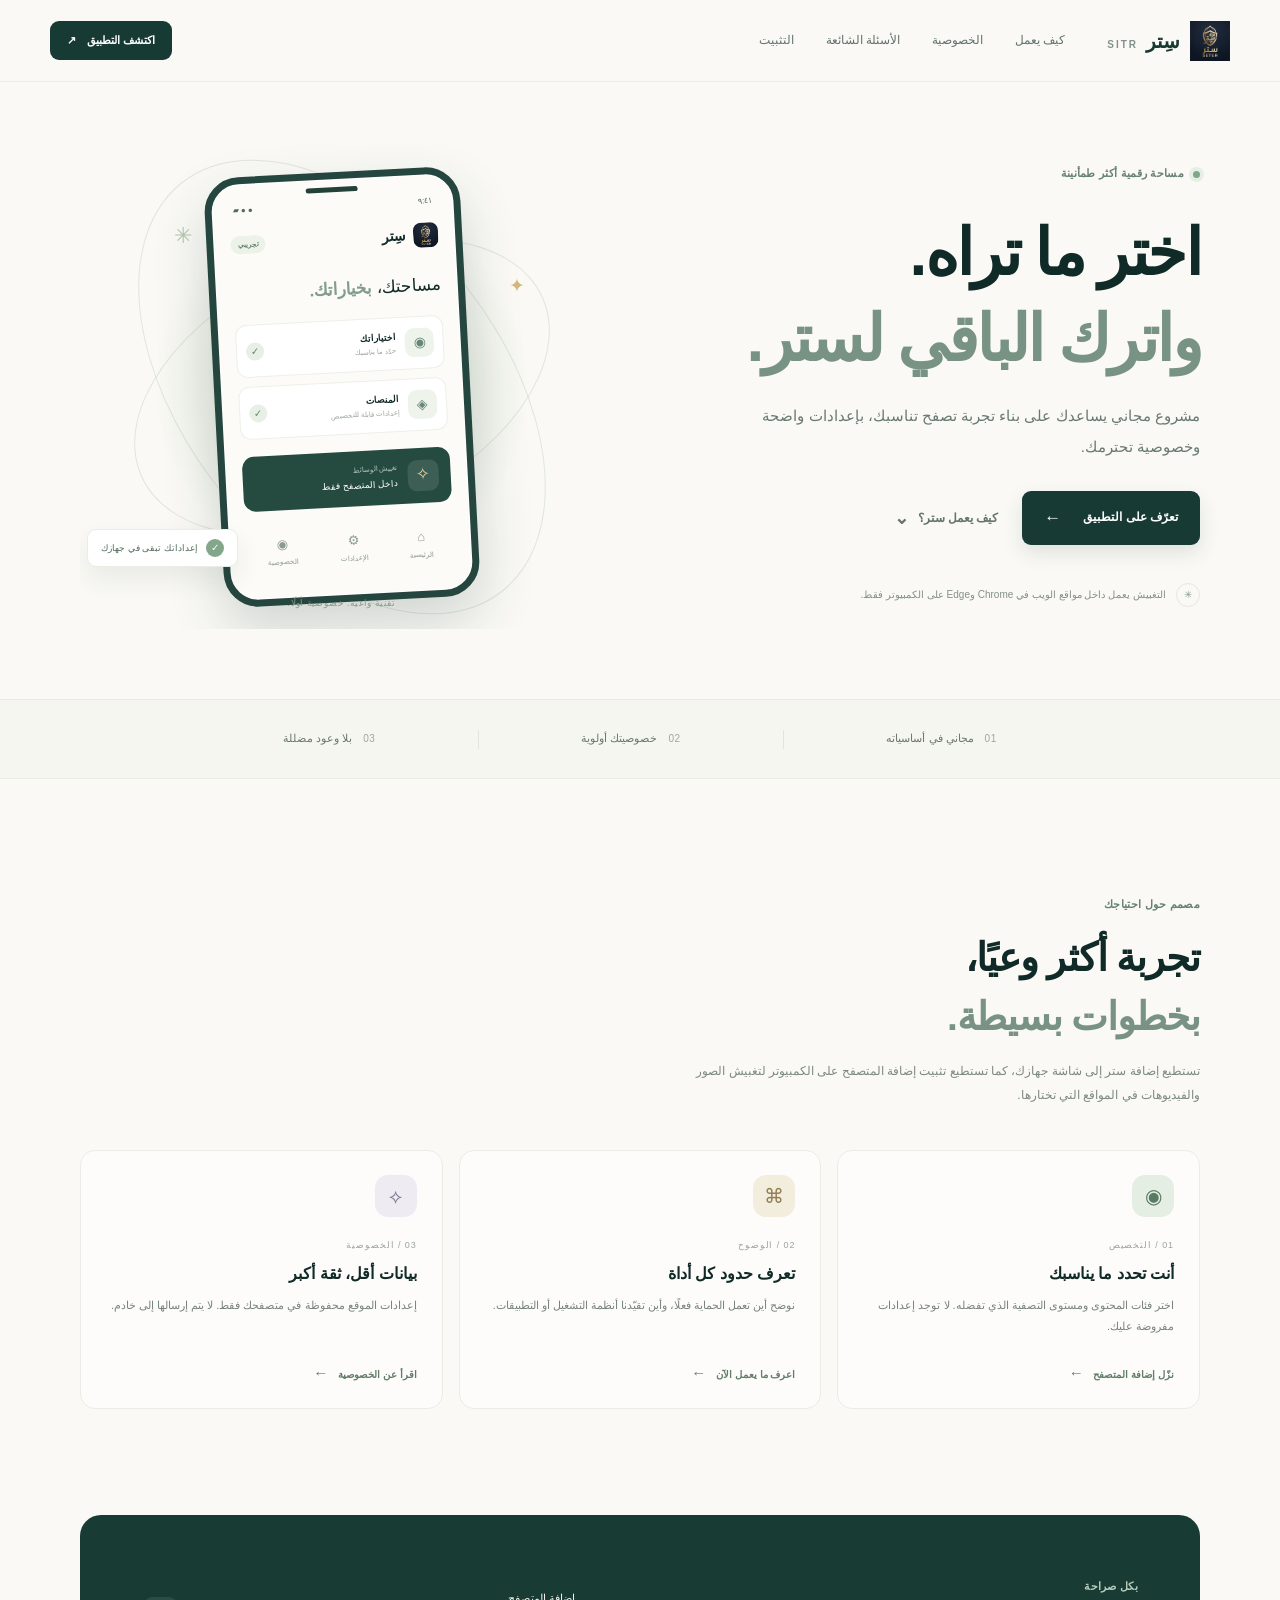
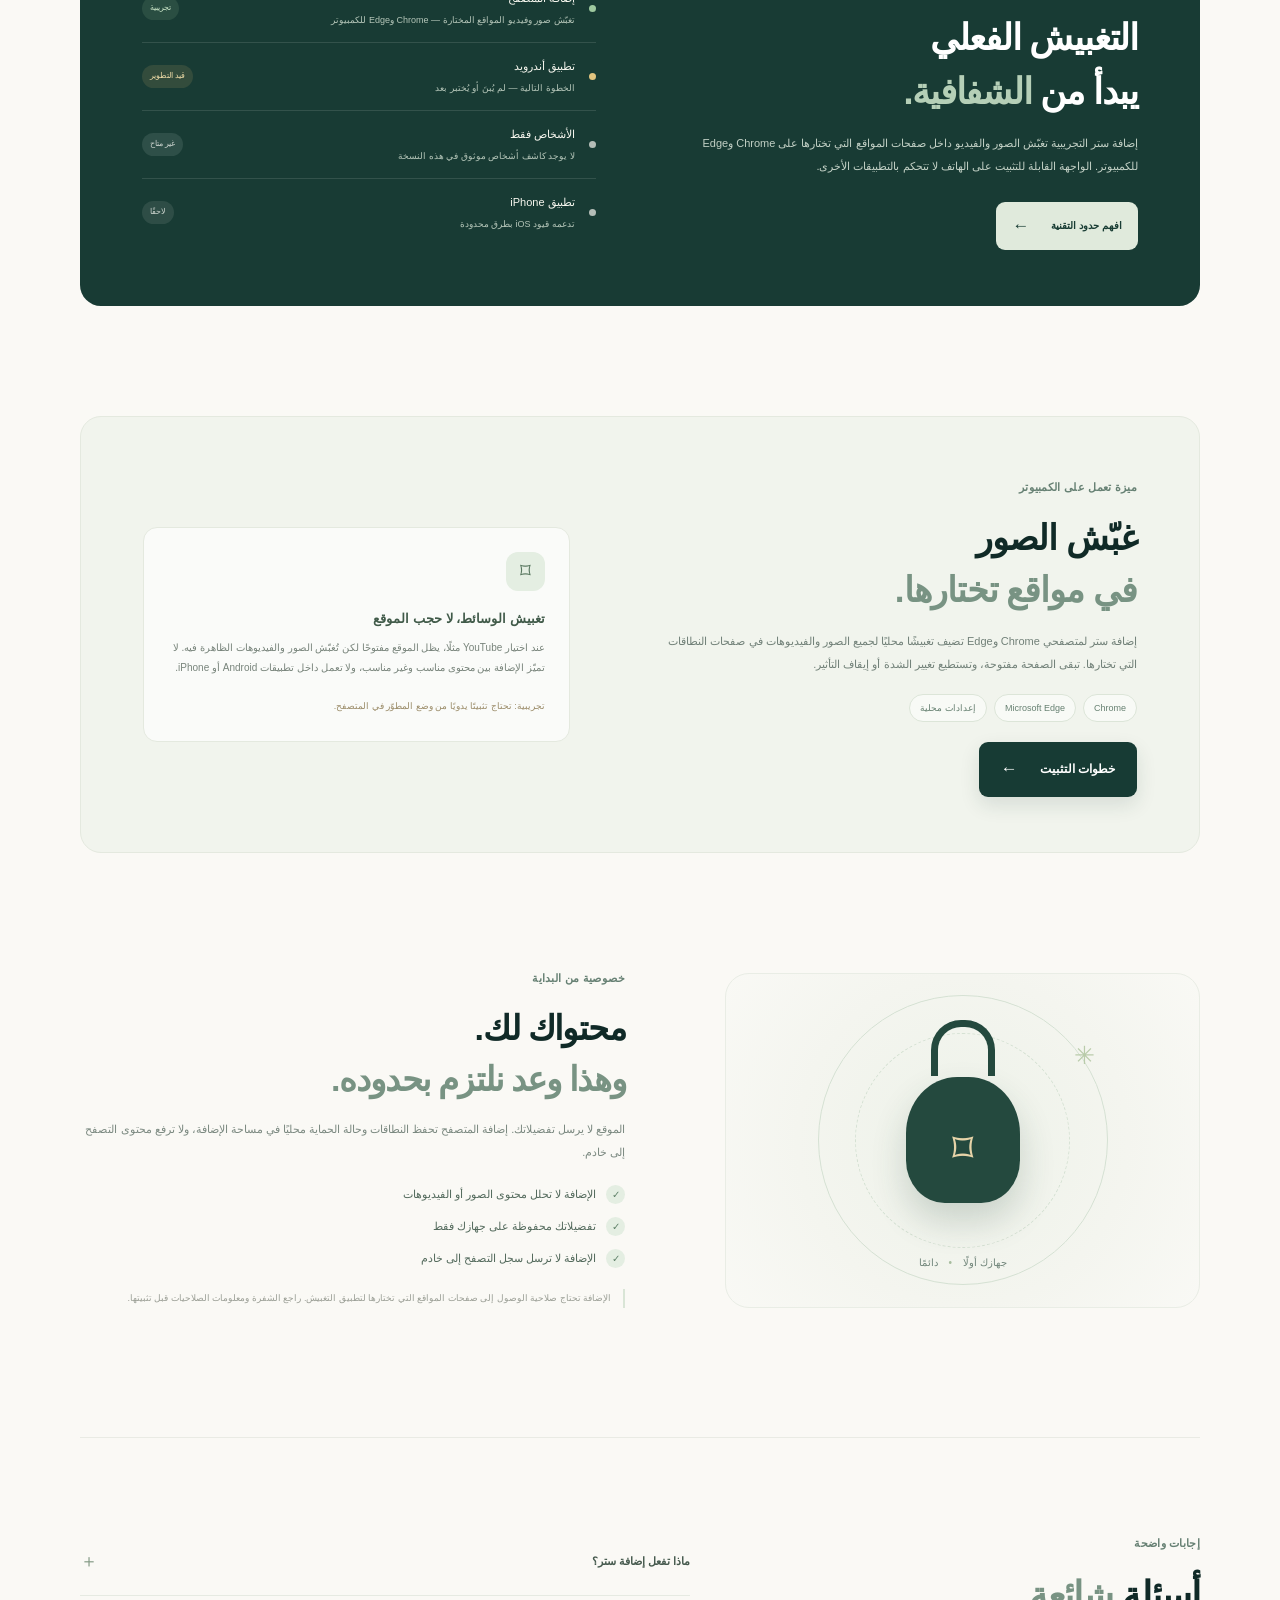
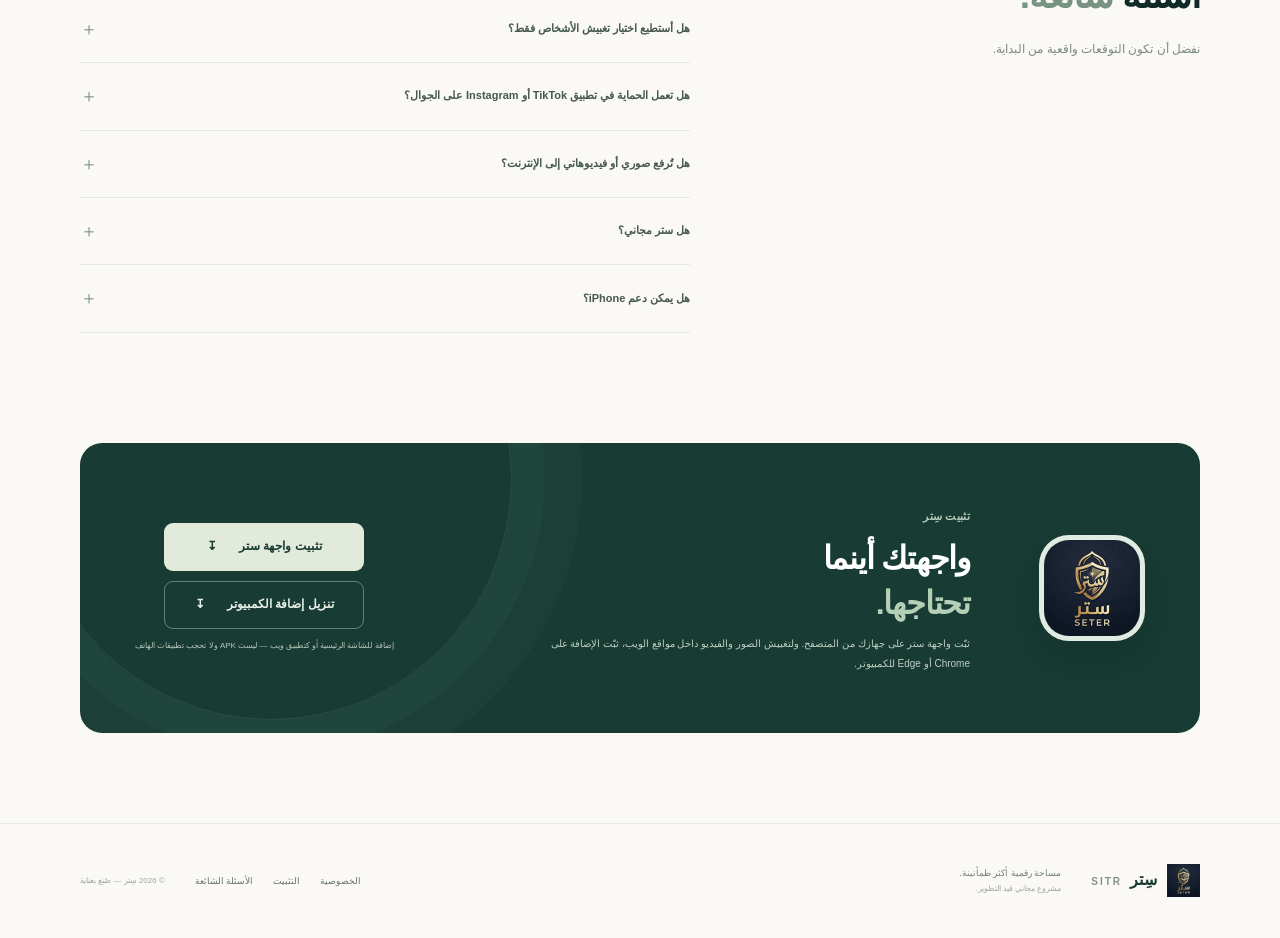
==== commit ae346cc2: "Add files via upload" ====
--- a/index.html
+++ b/index.html
@@ -5,16 +5,21 @@
     <meta name="viewport" content="width=device-width, initial-scale=1">
     <meta name="theme-color" content="#102a27">
     <meta name="description" content="ستر مشروع مجاني يهدف إلى مساعدتك على تصفح أكثر طمأنينة، مع خصوصية تبدأ من جهازك.">
+    <meta name="apple-mobile-web-app-capable" content="yes">
+    <meta name="apple-mobile-web-app-title" content="سِتر">
     <title>ستر | مساحة أهدأ على الإنترنت</title>
-    <link rel="icon" href="assets/sitr-mark.svg" type="image/svg+xml">
+    <link rel="icon" href="assets/sitr-icon-192.png" type="image/png">
+    <link rel="apple-touch-icon" href="assets/sitr-icon-192.png">
+    <link rel="manifest" href="manifest.webmanifest">
     <link rel="stylesheet" href="styles.css">
+    <script src="pwa.js" defer></script>
     <script src="app.js" defer></script>
   </head>
   <body>
     <a class="skip-link" href="#main">انتقل إلى المحتوى</a>
     <header class="site-header">
       <a class="brand" href="#home" aria-label="ستر، الصفحة الرئيسية">
-        <span class="brand-mark" aria-hidden="true"><img src="assets/sitr-mark.svg" alt=""></span>
+        <span class="brand-mark" aria-hidden="true"><img src="assets/sitr-icon-192.png" alt=""></span>
         <span class="brand-name">سِتر<span class="brand-latin">SITR</span></span>
       </a>
       <button class="menu-toggle" type="button" aria-expanded="false" aria-controls="main-nav" aria-label="فتح القائمة">
@@ -24,7 +29,7 @@
         <a href="#how">كيف يعمل</a>
         <a href="#privacy">الخصوصية</a>
         <a href="#faq">الأسئلة الشائعة</a>
-        <a href="#settings">إعداداتي</a>
+        <a href="#download">التثبيت</a>
       </nav>
       <a class="header-cta" href="#download">اكتشف التطبيق <span aria-hidden="true">↗</span></a>
     </header>
@@ -39,18 +44,18 @@
             <a class="button button-primary" href="#download">تعرّف على التطبيق <span aria-hidden="true">←</span></a>
             <a class="text-link" href="#how">كيف يعمل ستر؟ <span aria-hidden="true">⌄</span></a>
           </div>
-          <div class="hero-note"><span class="note-icon" aria-hidden="true">✳</span><span>لا نرفع صورك أو فيديوهاتك إلى خوادمنا. التطبيق قيد التطوير.</span></div>
+          <div class="hero-note"><span class="note-icon" aria-hidden="true">✳</span><span>التغبيش يعمل داخل مواقع الويب في Chrome وEdge على الكمبيوتر فقط.</span></div>
         </div>
         <div class="hero-art" aria-label="رسم توضيحي لواجهة إعدادات ستر">
           <div class="art-orbit orbit-one"></div><div class="art-orbit orbit-two"></div>
           <div class="art-spark spark-one">✳</div><div class="art-spark spark-two">✦</div>
           <div class="phone">
             <div class="phone-top"><span>٩:٤١</span><span>● ● ▰</span></div>
-            <div class="phone-brand"><img src="assets/sitr-mark.svg" alt=""><span>سِتر</span><span class="tiny-status">قريبًا</span></div>
+            <div class="phone-brand"><img src="assets/sitr-icon-192.png" alt=""><span>سِتر</span><span class="tiny-status">تجريبي</span></div>
             <p class="phone-greeting">مساحتك، <strong>بخياراتك.</strong></p>
             <div class="phone-card"><span class="card-symbol">◉</span><span><strong>اختياراتك</strong><small>حدّد ما يناسبك</small></span><span class="check">✓</span></div>
             <div class="phone-card"><span class="card-symbol">◈</span><span><strong>المنصات</strong><small>إعدادات قابلة للتخصيص</small></span><span class="check">✓</span></div>
-            <div class="phone-protection"><span class="protection-icon">✧</span><span><small>حالة التطبيق</small><strong>تجربة الموقع فقط</strong></span></div>
+            <div class="phone-protection"><span class="protection-icon">✧</span><span><small>تغبيش الوسائط</small><strong>داخل المتصفح فقط</strong></span></div>
             <div class="phone-nav"><span>⌂<small>الرئيسية</small></span><span>⚙<small>الإعدادات</small></span><span>◉<small>الخصوصية</small></span></div>
           </div>
           <div class="floating-pill"><span class="pill-check">✓</span> إعداداتك تبقى في جهازك</div>
@@ -66,13 +71,13 @@
         <div class="section-heading">
           <span class="eyebrow">مصمم حول احتياجك</span>
           <h2>تجربة أكثر وعيًا،<br><span>بخطوات بسيطة.</span></h2>
-          <p>ستر يضع لك أدوات الاختيار في مكان واحد. هذه نسخة الموقع الأولى؛ إعداداتها تحفظ تفضيلاتك محليًا، ولا تحجب محتوى التطبيقات.</p>
+          <p>تستطيع إضافة ستر إلى شاشة جهازك، كما تستطيع تثبيت إضافة المتصفح على الكمبيوتر لتغبيش الصور والفيديوهات في المواقع التي تختارها.</p>
         </div>
         <div class="feature-grid">
           <article class="feature-card">
             <span class="feature-icon icon-sage">◉</span><span class="feature-number">01 / التخصيص</span>
             <h3>أنت تحدد ما يناسبك</h3><p>اختر فئات المحتوى ومستوى التصفية الذي تفضله. لا توجد إعدادات مفروضة عليك.</p>
-            <a href="#settings">جرّب إعدادات الموقع <span aria-hidden="true">←</span></a>
+            <a href="#download">نزّل إضافة المتصفح <span aria-hidden="true">←</span></a>
           </article>
           <article class="feature-card">
             <span class="feature-icon icon-sand">⌘</span><span class="feature-number">02 / الوضوح</span>
@@ -90,14 +95,14 @@
       <section class="capabilities section-wrap" id="capabilities">
         <div class="capability-copy">
           <span class="eyebrow">بكل صراحة</span>
-          <h2>الحماية الفعلية<br>تبدأ من <span>الشفافية.</span></h2>
-          <p>أضفنا إضافة تجريبية لمتصفحي Chrome وEdge على الكمبيوتر تحجب مواقع تختارها بالكامل. لا تحلل الصور أو الفيديو، ولا تعمل داخل تطبيقات الجوال. الموقع وحده لا يحجب شيئًا.</p>
+          <h2>التغبيش الفعلي<br>يبدأ من <span>الشفافية.</span></h2>
+          <p>إضافة ستر التجريبية تغبّش الصور والفيديو داخل صفحات المواقع التي تختارها على Chrome وEdge للكمبيوتر. الواجهة القابلة للتثبيت على الهاتف لا تتحكم بالتطبيقات الأخرى.</p>
           <a class="button button-light" href="#faq">افهم حدود التقنية <span aria-hidden="true">←</span></a>
         </div>
         <div class="capability-list">
-          <div class="capability-row"><span class="status-dot status-live"></span><div><strong>إضافة المتصفح</strong><small>تحجب النطاقات التي تختارها بالكامل — Chrome وEdge للكمبيوتر</small></div><span class="status-tag tag-live">تجريبية</span></div>
+          <div class="capability-row"><span class="status-dot status-live"></span><div><strong>إضافة المتصفح</strong><small>تغبّش صور وفيديو المواقع المختارة — Chrome وEdge للكمبيوتر</small></div><span class="status-tag tag-live">تجريبية</span></div>
           <div class="capability-row"><span class="status-dot status-build"></span><div><strong>تطبيق أندرويد</strong><small>الخطوة التالية — لم يُبنَ أو يُختبر بعد</small></div><span class="status-tag tag-build">قيد التطوير</span></div>
-          <div class="capability-row"><span class="status-dot status-limited"></span><div><strong>تحليل المحتوى داخل المواقع</strong><small>لا تصنيف للصور أو الفيديو أو المنشورات</small></div><span class="status-tag tag-limited">غير متاح</span></div>
+          <div class="capability-row"><span class="status-dot status-limited"></span><div><strong>الأشخاص فقط</strong><small>لا يوجد كاشف أشخاص موثوق في هذه النسخة</small></div><span class="status-tag tag-limited">غير متاح</span></div>
           <div class="capability-row"><span class="status-dot status-limited"></span><div><strong>تطبيق iPhone</strong><small>تدعمه قيود iOS بطرق محدودة</small></div><span class="status-tag tag-limited">لاحقًا</span></div>
         </div>
       </section>
@@ -105,15 +110,15 @@
       <section class="browser-tool section-wrap" id="browser-tool">
         <div class="browser-tool-copy">
           <span class="eyebrow">ميزة تعمل على الكمبيوتر</span>
-          <h2>احجب الموقع<br><span>بالكامل من متصفحك.</span></h2>
-          <p>إضافة ستر لمتصفحي Chrome وEdge تحجب نطاقات مواقع تختارها، مثل TikTok أو YouTube. الإعدادات محلية، وتستطيع إيقاف الحماية من نافذة الإضافة.</p>
+          <h2>غبّش الصور<br><span>في مواقع تختارها.</span></h2>
+          <p>إضافة ستر لمتصفحي Chrome وEdge تضيف تغبيشًا محليًا لجميع الصور والفيديوهات في صفحات النطاقات التي تختارها. تبقى الصفحة مفتوحة، وتستطيع تغيير الشدة أو إيقاف التأثير.</p>
           <div class="browser-chips"><span>Chrome</span><span>Microsoft Edge</span><span>إعدادات محلية</span></div>
           <a class="button button-primary" href="https://github.com/sitr-project/sitr/blob/main/browser-extension/README.md">خطوات التثبيت <span aria-hidden="true">←</span></a>
         </div>
         <div class="browser-tool-note">
           <span class="note-shield" aria-hidden="true">⌑</span>
-          <strong>حجب النطاق كاملًا، لا المحتوى داخله</strong>
-          <p>عند اختيار YouTube مثلًا، لن تستطيع فتح youtube.com من ذلك المتصفح. لا تميّز الإضافة بين فيديو مناسب وغير مناسب، ولا تعمل داخل تطبيقات Android أو iPhone.</p>
+          <strong>تغبيش الوسائط، لا حجب الموقع</strong>
+          <p>عند اختيار YouTube مثلًا، يظل الموقع مفتوحًا لكن تُغبّش الصور والفيديوهات الظاهرة فيه. لا تميّز الإضافة بين محتوى مناسب وغير مناسب، ولا تعمل داخل تطبيقات Android أو iPhone.</p>
           <small>تجريبية: تحتاج تثبيتًا يدويًا من وضع المطوّر في المتصفح.</small>
         </div>
       </section>
@@ -129,93 +134,53 @@
           <h2>محتواك لك.<br><span>وهذا وعد نلتزم بحدوده.</span></h2>
           <p>الموقع لا يرسل تفضيلاتك. إضافة المتصفح تحفظ النطاقات وحالة الحماية محليًا في مساحة الإضافة، ولا ترفع محتوى التصفح إلى خادم.</p>
           <ul class="privacy-points">
-            <li><span>✓</span> الإضافة لا تقرأ الصور أو الفيديوهات</li>
+            <li><span>✓</span> الإضافة لا تحلل محتوى الصور أو الفيديوهات</li>
             <li><span>✓</span> تفضيلاتك محفوظة على جهازك فقط</li>
             <li><span>✓</span> الإضافة لا ترسل سجل التصفح إلى خادم</li>
           </ul>
-          <p class="privacy-caveat">الإضافة تحتاج صلاحية حجب طلبات المواقع التي تختارها. راجع الشفرة ومعلومات الصلاحيات قبل تثبيتها.</p>
+          <p class="privacy-caveat">الإضافة تحتاج صلاحية الوصول إلى صفحات المواقع التي تختارها لتطبيق التغبيش. راجع الشفرة ومعلومات الصلاحيات قبل تثبيتها.</p>
         </div>
-      </section>
-
-      <section class="settings-section" id="settings">
-        <div class="section-wrap settings-layout">
-          <div class="settings-intro">
-            <span class="eyebrow">مساحة تجريبية محلية</span>
-            <h2>ابدأ بتحديد<br><span>ما يهمك.</span></h2>
-            <p>هذه إعدادات تعريفية تحفظها الصفحة فقط؛ لا تتحكم بالإضافة. اضبط المواقع المراد حجبها من نافذة الإضافة نفسها.</p>
-            <div class="local-badge"><span>⌂</span> لا تغادر بياناتك هذا الجهاز</div>
-          </div>
-          <form class="preferences-card" id="preferences-form">
-            <div class="form-heading"><div><span class="step-label">إعداداتك</span><h3>ما الذي تريد تصفيته؟</h3></div><span class="saved-indicator" id="save-status" aria-live="polite">محفوظ محليًا</span></div>
-            <fieldset>
-              <legend>فئات المحتوى</legend>
-              <div class="choice-grid">
-                <label class="choice"><input type="checkbox" name="content" value="people"><span class="custom-check">✓</span><span>ظهور أشخاص</span></label>
-                <label class="choice"><input type="checkbox" name="content" value="suggestive"><span class="custom-check">✓</span><span>إيحاءات ومشاهد مكشوفة</span></label>
-                <label class="choice"><input type="checkbox" name="content" value="nudity"><span class="custom-check">✓</span><span>عري</span></label>
-              </div>
-            </fieldset>
-            <fieldset>
-              <legend>المنصات المستهدفة</legend>
-              <div class="platform-list">
-                <label><input type="checkbox" name="platform" value="TikTok"><span class="platform-name"><b class="platform-letter">♪</b> TikTok</span><span class="platform-unavailable">إعداد فقط</span></label>
-                <label><input type="checkbox" name="platform" value="YouTube"><span class="platform-name"><b class="platform-letter">▶</b> YouTube</span><span class="platform-unavailable">إعداد فقط</span></label>
-                <label><input type="checkbox" name="platform" value="Instagram"><span class="platform-name"><b class="platform-letter">◎</b> Instagram</span><span class="platform-unavailable">إعداد فقط</span></label>
-                <label><input type="checkbox" name="platform" value="X"><span class="platform-name"><b class="platform-letter">𝕏</b> X</span><span class="platform-unavailable">إعداد فقط</span></label>
-                <label><input type="checkbox" name="platform" value="web"><span class="platform-name"><b class="platform-letter">⌘</b> مواقع الإنترنت والمتصفحات</span><span class="platform-unavailable">إعداد فقط</span></label>
-              </div>
-            </fieldset>
-            <fieldset>
-              <legend>مستوى التصفية</legend>
-              <div class="level-options">
-                <label><input type="radio" name="level" value="light"><span><b>خفيف</b><small>تصفية أقل</small></span></label>
-                <label><input type="radio" name="level" value="medium"><span><b>متوسط</b><small>متوازن</small></span></label>
-                <label><input type="radio" name="level" value="strict"><span><b>صارم</b><small>تصفية أكثر</small></span></label>
-              </div>
-            </fieldset>
-            <button class="button button-primary save-button" type="submit">حفظ تفضيلاتي <span aria-hidden="true">←</span></button>
-            <p class="form-disclaimer">هذه تفضيلات توضيحية للموقع، ولا تتحكم في إضافة المتصفح المنفصلة.</p>
-          </form>
-        </div>
-      </section>
-
-      <section class="report-section section-wrap" id="report">
-        <div><span class="eyebrow">نطوّر بوعي</span><h2>هل واجهت حجبًا<br><span>غير دقيق؟</span></h2><p>سجّل ملاحظة على جهازك لمراجعتها لاحقًا. لن يتم إرسالها إلينا من هذه النسخة.</p></div>
-        <form id="report-form" class="report-card">
-          <label for="report-category">نوع الملاحظة</label>
-          <select id="report-category" required>
-            <option value="">اختر نوع الملاحظة</option><option value="false-positive">تم حجب محتوى مناسب</option><option value="missed">لم يتم حجب محتوى أريد تصفيته</option><option value="other">ملاحظة أخرى</option>
-          </select>
-          <label for="report-note">التفاصيل (اختياري)</label>
-          <textarea id="report-note" rows="3" maxlength="500" placeholder="لا تكتب معلومات شخصية أو روابط خاصة"></textarea>
-          <button class="button button-outline" type="submit">حفظ الملاحظة على جهازي</button>
-          <p class="report-status" id="report-status" aria-live="polite">لا تُرسل هذه الملاحظة إلى خادم.</p>
-        </form>
       </section>
 
       <section class="faq-section section-wrap" id="faq">
         <div class="faq-heading"><span class="eyebrow">إجابات واضحة</span><h2>أسئلة <span>شائعة.</span></h2><p>نفضل أن تكون التوقعات واقعية من البداية.</p></div>
         <div class="faq-list">
-          <details><summary>ما الذي تحجبه إضافة ستر الآن؟<span>＋</span></summary><p>تحجب النطاقات التي تختارها بالكامل داخل Chrome أو Edge على الكمبيوتر. مثلًا، اختيار YouTube يمنع فتح الموقع كله، وليس فقط الفيديوهات غير المناسبة. إعدادات الصفحة التعريفية لا تتحكم بالإضافة.</p></details>
-          <details><summary>هل تحلل الإضافة الصور أو الفيديو؟<span>＋</span></summary><p>لا. لا تقرأ الصور أو الفيديو أو المنشورات، ولا ترفع بيانات تصفحك. الإضافة تحجب الموقع المختار بالكامل فقط. لا تعمل على Chrome للجوال أو داخل تطبيقات التواصل على الهاتف.</p></details>
-          <details><summary>ما الذي يمكن لتطبيق أندرويد فعله مستقبلًا؟<span>＋</span></summary><p>قد يتيح أندرويد، بعد بناء التطبيق ومراجعته، بعض الخيارات مثل خدمات إمكانية الوصول أو VPN محلي للتصفية. لكل خيار قيود وصلاحيات وسياسات متجر. لم يُنفّذ أو يُختبر أي حجب بعد، ولن نعرضه كميزة متاحة قبل التحقق منه.</p></details>
-          <details><summary>هل ستُرفع صوري أو فيديوهاتي إلى الإنترنت؟<span>＋</span></summary><p>هذا الموقع لا يرفع أو يعالج أي صور أو فيديو. هدف التطبيق المستقبلي هو المعالجة على الجهاز حيثما أمكن؛ ستُذكر بوضوح أي استثناءات أو اتصالات قبل الإطلاق.</p></details>
-          <details><summary>هل ستر مجاني؟<span>＋</span></summary><p>الإضافة التجريبية مجانية للتنزيل والاستخدام. لا يوجد تطبيق Android قابل للتنزيل حتى الآن.</p></details>
+          <details><summary>ماذا تفعل إضافة ستر؟<span>＋</span></summary><p>تغبيش الصور والفيديوهات داخل نطاقات المواقع التي تختارها في Chrome أو Edge على الكمبيوتر. لا تحلل ما بداخل الوسائط ولا تعمل في تطبيقات التواصل على الهاتف.</p></details>
+          <details><summary>هل أستطيع اختيار تغبيش الأشخاص فقط؟<span>＋</span></summary><p>ليس بعد. كشف الأشخاص يحتاج نموذجًا محليًا موثوقًا، ولا نخمن جنس الأشخاص من الصور. المتاح الآن تغبيش جميع الصور والفيديوهات في الموقع المختار.</p></details>
+          <details><summary>هل تعمل الحماية في تطبيق TikTok أو Instagram على الجوال؟<span>＋</span></summary><p>لا. تثبيت الموقع على الشاشة الرئيسية يجعله يفتح كواجهة تطبيق، لكنه لا يستطيع تغيير التطبيقات الأخرى. التغبيش الفعلي في هذه النسخة يعمل داخل صفحات الويب على Chrome وEdge للكمبيوتر فقط.</p></details>
+          <details><summary>هل تُرفع صوري أو فيديوهاتي إلى الإنترنت؟<span>＋</span></summary><p>لا. الإضافة تضيف تأثير CSS محليًا على عناصر الصور والفيديو في صفحات المواقع المختارة، ولا ترسلها إلى خادم.</p></details>
+          <details><summary>هل ستر مجاني؟<span>＋</span></summary><p>واجهة ستر وإضافة المتصفح مجانية. الإضافة تجريبية ويجب تحميلها يدويًا. لا يوجد تطبيق Android أصلي في الوقت الحالي.</p></details>
           <details><summary>هل يمكن دعم iPhone؟<span>＋</span></summary><p>يمكن دراسة خيارات مثل Screen Time وFamily Controls، لكنها تتطلب استحقاقات وموافقات من Apple ولا تمنح تحكمًا حرًا بمحتوى التطبيقات الأخرى. دعم iPhone ليس متاحًا حاليًا.</p></details>
         </div>
       </section>
 
       <section class="download-section section-wrap" id="download">
-        <div class="download-orb" aria-hidden="true">سِتر</div>
-        <div class="download-copy"><span class="eyebrow">ابدأ الآن على الكمبيوتر</span><h2>ثبّت إضافة<br><span>ستر التجريبية.</span></h2><p>نزّل ملفات المشروع، ثم حمّل مجلد الإضافة يدويًا في Chrome أو Edge. هذه ليست تطبيق Android.</p></div>
-        <div class="download-action"><a class="button button-download" href="browser-extension/sitr-browser-extension.zip" download>تنزيل إضافة المتصفح <span aria-hidden="true">↧</span></a><small>Chrome وEdge للكمبيوتر — ملف ZIP</small></div>
+        <div class="download-orb"><img src="assets/sitr-icon-192.png" alt="شعار ستر"></div>
+        <div class="download-copy"><span class="eyebrow">تثبيت سِتر</span><h2>واجهتك أينما<br><span>تحتاجها.</span></h2><p>ثبّت واجهة ستر على جهازك من المتصفح. ولتغبيش الصور والفيديو داخل مواقع الويب، ثبّت الإضافة على Chrome أو Edge للكمبيوتر.</p></div>
+        <div class="download-action">
+          <button class="button button-download" id="install-pwa-button" type="button">تثبيت واجهة ستر <span aria-hidden="true">↧</span></button>
+          <a class="button button-download button-extension" href="browser-extension/sitr-browser-extension.zip" download>تنزيل إضافة الكمبيوتر <span aria-hidden="true">↧</span></a>
+          <small id="install-note">إضافة للشاشة الرئيسية أو كتطبيق ويب — ليست APK ولا تحجب تطبيقات الهاتف</small>
+        </div>
       </section>
+      <dialog class="install-dialog" id="install-dialog">
+        <form method="dialog"><button class="dialog-close" aria-label="إغلاق">×</button></form>
+        <span class="eyebrow">تثبيت ستر على جهازك</span>
+        <h2>اختر طريقة التثبيت</h2>
+        <ul>
+          <li><strong>Android:</strong> من Chrome افتح قائمة ⋮ ثم اختر «تثبيت التطبيق» أو «إضافة إلى الشاشة الرئيسية».</li>
+          <li><strong>iPhone/iPad:</strong> افتح الموقع في Safari، اضغط «مشاركة» ثم «إضافة إلى الشاشة الرئيسية».</li>
+          <li><strong>الكمبيوتر:</strong> في Chrome أو Edge اضغط رمز التثبيت قرب شريط العنوان، أو اختر «تثبيت هذا الموقع كتطبيق» من قائمة المتصفح.</li>
+        </ul>
+        <p>هذا يثبت واجهة الموقع فقط. لتغبيش محتوى صفحات الويب على الكمبيوتر، نزّل إضافة ستر وثبّتها يدويًا. لا يعمل التغبيش داخل تطبيقات الهاتف.</p>
+        <form method="dialog"><button class="button button-primary">فهمت</button></form>
+      </dialog>
     </main>
 
     <footer class="site-footer">
-      <a class="brand footer-brand" href="#home"><span class="brand-mark"><img src="assets/sitr-mark.svg" alt=""></span><span class="brand-name">سِتر<span class="brand-latin">SITR</span></span></a>
+      <a class="brand footer-brand" href="#home"><span class="brand-mark"><img src="assets/sitr-icon-192.png" alt=""></span><span class="brand-name">سِتر<span class="brand-latin">SITR</span></span></a>
       <p>مساحة رقمية أكثر طمأنينة. <span>مشروع مجاني قيد التطوير.</span></p>
-      <div class="footer-links"><a href="#privacy">الخصوصية</a><a href="#settings">إعداداتي</a><a href="#faq">الأسئلة الشائعة</a></div>
+      <div class="footer-links"><a href="#privacy">الخصوصية</a><a href="#download">التثبيت</a><a href="#faq">الأسئلة الشائعة</a></div>
       <small>© <span id="year"></span> سِتر — صُنع بعناية</small>
     </footer>
   </body>
--- a/styles.css
+++ b/styles.css
@@ -64,7 +64,7 @@
 .eyebrow-dot { width: 7px; height: 7px; border-radius: 50%; background: #7caa88; box-shadow: 0 0 0 4px #e7eee6; }
 h1, h2, h3, p { margin-top: 0; }
 .hero h1 { margin: 24px 0 17px; color: var(--ink-deep); font-size: clamp(45px, 5vw, 66px); line-height: 1.35; letter-spacing: -2.6px; font-weight: 600; }
-.hero h1 span, .section-heading h2 span, .privacy-copy h2 span, .settings-intro h2 span, .report-section h2 span, .faq-heading h2 span, .download-copy h2 span { color: #789383; }
+.hero h1 span, .section-heading h2 span, .privacy-copy h2 span, .faq-heading h2 span, .download-copy h2 span { color: #789383; }
 .hero-lede { max-width: 450px; margin-bottom: 28px; color: #687971; font-size: 15px; line-height: 2.1; }
 .hero-actions { display: flex; align-items: center; gap: 24px; }
 .button { display: inline-flex; min-height: 48px; align-items: center; justify-content: center; gap: 22px; padding: 11px 21px; border: 1px solid transparent; border-radius: 9px; font-size: 12px; font-weight: 600; cursor: pointer; transition: transform .2s, background .2s, box-shadow .2s; }
@@ -116,7 +116,7 @@
 
 .section { padding-block: 110px 106px; }
 .section-heading { max-width: 560px; margin-bottom: 43px; }
-.section-heading h2, .privacy-copy h2, .settings-intro h2, .report-section h2, .faq-heading h2, .download-copy h2, .capability-copy h2 { margin: 13px 0 13px; font-size: 39px; line-height: 1.5; letter-spacing: -1.2px; font-weight: 600; }
+.section-heading h2, .privacy-copy h2, .faq-heading h2, .download-copy h2, .capability-copy h2 { margin: 13px 0 13px; font-size: 39px; line-height: 1.5; letter-spacing: -1.2px; font-weight: 600; }
 .section-heading p, .faq-heading > p { max-width: 550px; margin: 0; color: #7c8981; font-size: 12px; line-height: 2; }
 .feature-grid { display: grid; grid-template-columns: repeat(3, 1fr); gap: 16px; }
 .feature-card { min-height: 250px; padding: 24px 25px 22px; border: 1px solid #eaede5; border-radius: 15px; background: rgba(255,255,255,.62); transition: border-color .2s, transform .2s, box-shadow .2s; }
@@ -176,57 +176,6 @@
 .privacy-points li span { display: grid; width: 19px; height: 19px; place-items: center; border-radius: 50%; color: #5f8068; background: #e4eee2; font-size: 10px; }
 .privacy-copy .privacy-caveat { padding-right: 12px; border-right: 2px solid #d9e5d6; color: #9a9e95; font-size: 9px; }
 
-.settings-section { padding-block: 100px; background: #f0f2ec; }
-.settings-layout { display: grid; grid-template-columns: .72fr 1fr; gap: 70px; align-items: start; }
-.settings-intro { position: sticky; top: 125px; padding-top: 25px; }
-.settings-intro h2 { font-size: 42px; }
-.settings-intro > p { max-width: 290px; margin-bottom: 21px; color: #758279; font-size: 12px; line-height: 2; }
-.local-badge { display: inline-flex; align-items: center; gap: 8px; padding: 8px 11px; color: #668071; border: 1px solid #dce5d9; border-radius: 30px; font-size: 10px; }
-.local-badge span { font-size: 15px; }
-.preferences-card { padding: 29px 30px 24px; border: 1px solid #eaede5; border-radius: 17px; background: #fff; box-shadow: 0 13px 38px rgba(32,61,48,.045); }
-.form-heading { display: flex; align-items: center; justify-content: space-between; margin-bottom: 23px; }
-.step-label { color: #93a18f; font-size: 9px; }
-.form-heading h3 { margin: 2px 0 0; font-size: 19px; }
-.saved-indicator { padding: 5px 8px; color: #6d8972; background: #edf4eb; border-radius: 6px; font-size: 8px; }
-.saved-indicator.save-error { color: #9c5147; background: #f8e9e6; }
-.preferences-card fieldset { min-width: 0; padding: 0 0 18px; margin: 0 0 16px; border: 0; border-bottom: 1px solid #eff0eb; }
-.preferences-card legend { width: 100%; padding: 0; margin-bottom: 11px; color: #67766d; font-size: 10px; font-weight: 600; }
-.choice-grid { display: grid; grid-template-columns: 1fr 1fr; gap: 9px; }
-.choice { position: relative; display: flex; min-height: 39px; align-items: center; gap: 8px; padding: 7px 9px; border: 1px solid #ebeee8; border-radius: 8px; color: #65736b; font-size: 9px; cursor: pointer; transition: background .2s, border-color .2s; }
-.choice:last-child { grid-column: span 2; }
-.choice:has(input:checked) { border-color: #bdd2be; background: #f3f7f0; color: #45664f; }
-.choice input, .platform-list input, .level-options input { position: absolute; opacity: 0; width: 1px; height: 1px; }
-.custom-check { display: grid; width: 15px; height: 15px; place-items: center; border: 1px solid #d6ddd4; border-radius: 4px; color: transparent; background: white; font-size: 9px; }
-.choice input:checked + .custom-check { color: white; border-color: #6e9275; background: #6e9275; }
-.choice input:focus-visible + .custom-check, .platform-list input:focus-visible + .platform-name, .level-options input:focus-visible + span { outline: 2px solid #668f71; outline-offset: 3px; }
-.platform-list { display: grid; grid-template-columns: 1fr 1fr; gap: 7px; }
-.platform-list label { position: relative; display: flex; min-height: 39px; align-items: center; justify-content: space-between; gap: 4px; padding: 6px 8px; border: 1px solid #ebeee8; border-radius: 8px; cursor: pointer; }
-.platform-list label:has(input:checked) { border-color: #bdd2be; background: #f3f7f0; }
-.platform-name { display: inline-flex; align-items: center; gap: 7px; color: #586a60; font-size: 9px; }
-.platform-letter { display: grid; width: 20px; height: 20px; place-items: center; color: #597861; background: #edf2e9; border-radius: 6px; font-size: 11px; font-weight: 500; }
-.platform-unavailable { color: #a4a9a2; font-size: 7px; }
-.level-options { display: grid; grid-template-columns: repeat(3, 1fr); gap: 8px; }
-.level-options label { position: relative; cursor: pointer; }
-.level-options label > span { display: block; padding: 8px; border: 1px solid #ebeee8; border-radius: 8px; text-align: center; }
-.level-options input:checked + span { border-color: #8eaf91; background: #f2f7f0; }
-.level-options b, .level-options small { display: block; }
-.level-options b { color: #5c6b62; font-size: 9px; font-weight: 600; }
-.level-options small { color: #9ba49b; font-size: 8px; }
-.save-button { width: 100%; min-height: 43px; margin-top: 1px; }
-.form-disclaimer { margin: 11px 0 0; color: #a0a79e; text-align: center; font-size: 8px; line-height: 1.8; }
-
-.report-section { display: grid; grid-template-columns: 1fr .82fr; align-items: center; gap: 80px; padding-block: 100px; }
-.report-section h2 { margin: 11px 0; font-size: 35px; }
-.report-section > div > p { max-width: 370px; color: #7c8981; font-size: 11px; line-height: 2; }
-.report-card { display: grid; gap: 8px; padding: 23px; border: 1px solid #e9ede5; border-radius: 14px; background: white; }
-.report-card label { color: #68766e; font-size: 9px; font-weight: 600; }
-.report-card select, .report-card textarea { width: 100%; padding: 9px 11px; border: 1px solid #e5e9e2; border-radius: 8px; outline: none; color: #465a4e; background: #fdfdfa; font-size: 10px; }
-.report-card select:focus, .report-card textarea:focus { border-color: #8eaf91; box-shadow: 0 0 0 3px #eaf2e8; }
-.report-card textarea { resize: vertical; }
-.button-outline { min-height: 39px; color: #4b6c55; border-color: #d8e3d7; background: white; font-size: 10px; }
-.button-outline:hover { background: #f4f7f1; }
-.report-status { margin: 2px 0 0; color: #9ba49b; text-align: center; font-size: 8px; }
-
 .faq-section { display: grid; grid-template-columns: .72fr 1fr; gap: 70px; padding-block: 90px 110px; border-top: 1px solid #e9ebe4; }
 .faq-heading h2 { font-size: 37px; }
 .faq-list details { border-bottom: 1px solid #e6eae2; }
@@ -238,7 +187,8 @@
 
 .download-section { position: relative; min-height: 290px; display: grid; grid-template-columns: 130px 1fr auto; gap: 45px; align-items: center; padding: 42px 55px; margin-bottom: 90px; overflow: hidden; border-radius: 22px; color: white; background: #183b34; }
 .download-section::after { content: ""; position: absolute; left: -50px; top: -205px; width: 480px; height: 480px; border: 1px solid rgba(211,231,212,.1); border-radius: 50%; box-shadow: 0 0 0 33px rgba(211,231,212,.025), 0 0 0 70px rgba(211,231,212,.025); }
-.download-orb { z-index: 1; display: grid; width: 106px; height: 106px; place-items: center; color: #183b34; background: #dce9dd; border: 8px solid rgba(255,255,255,.1); border-radius: 33px; box-shadow: 0 17px 30px rgba(8,31,26,.2); font-size: 24px; font-weight: 700; transform: rotate(-7deg); }
+.download-orb { z-index: 1; display: grid; width: 106px; height: 106px; place-items: center; overflow: hidden; color: #183b34; background: #dce9dd; border: 5px solid rgba(255,255,255,.1); border-radius: 30px; box-shadow: 0 17px 30px rgba(8,31,26,.2); }
+.download-orb img { width: 100%; height: 100%; object-fit: cover; }
 .download-copy, .download-action { z-index: 1; }
 .download-copy .eyebrow { color: #b5cbbb; }
 .download-copy h2 { margin: 8px 0; font-size: 32px; line-height: 1.4; }
@@ -249,7 +199,17 @@
 .button-download:hover { background: white; }
 .button-download[aria-disabled="true"] { cursor: not-allowed; opacity: .78; }
 .button-download[aria-disabled="true"]:hover { transform: none; }
+.button-extension { color: #e8f0e6; border: 1px solid rgba(220,233,221,.4); background: transparent; }
+.button-extension:hover { color: #173b34; background: #fff; }
 .download-action small { color: #b6c7b9; font-size: 8px; }
+.install-dialog { width: min(470px, calc(100% - 32px)); padding: 28px; border: 1px solid #dfe7db; border-radius: 16px; color: var(--ink-deep); background: var(--paper); box-shadow: 0 24px 80px rgba(0,0,0,.25); }
+.install-dialog::backdrop { background: rgba(13,35,29,.58); backdrop-filter: blur(3px); }
+.install-dialog h2 { margin: 8px 0 12px; font-size: 24px; }
+.install-dialog ul { display: grid; gap: 10px; padding-right: 20px; color: #64756a; font-size: 12px; line-height: 1.9; }
+.install-dialog p { color: #7a877e; font-size: 11px; line-height: 2; }
+.install-dialog form { margin: 0; }
+.install-dialog > form:first-child { display: flex; justify-content: flex-start; }
+.dialog-close { width: 30px; height: 30px; border: 1px solid #e2e8df; border-radius: 50%; color: #5b6c61; background: white; font-size: 21px; cursor: pointer; }
 
 .site-footer { min-height: 115px; display: flex; align-items: center; gap: 30px; padding: 23px max(32px, calc((100% - 1120px) / 2)); border-top: 1px solid #e8ebe4; }
 .footer-brand .brand-mark { width: 33px; height: 33px; border-radius: 11px; }
@@ -272,7 +232,7 @@
   .capabilities { gap: 34px; padding-inline: 38px; }
   .browser-tool { gap: 34px; padding-inline: 38px; }
   .privacy-section { gap: 55px; }
-  .settings-layout, .faq-section { gap: 40px; }
+  .faq-section { gap: 40px; }
   .download-section { grid-template-columns: 95px 1fr auto; gap: 25px; padding-inline: 35px; }
   .download-orb { width: 88px; height: 88px; }
 }
@@ -306,7 +266,7 @@
   .trust-strip i { height: 15px; }
   .section { padding-block: 75px; }
   .section-heading { margin-bottom: 27px; }
-  .section-heading h2, .privacy-copy h2, .settings-intro h2, .report-section h2, .faq-heading h2 { font-size: 32px; }
+  .section-heading h2, .privacy-copy h2, .faq-heading h2 { font-size: 32px; }
   .feature-grid { grid-template-columns: 1fr; gap: 10px; }
   .feature-card { min-height: 0; padding: 20px; }
   .feature-icon { margin-bottom: 13px; }
@@ -328,25 +288,11 @@
   .privacy-lock::before { top: 63px; }
   .privacy-star { top: 45px; }
   .privacy-copy h2 { font-size: 30px; }
-  .settings-section { padding-block: 70px; }
-  .settings-layout { grid-template-columns: 1fr; gap: 28px; }
-  .settings-intro { position: static; padding-top: 0; }
-  .settings-intro h2 { margin-block: 8px; font-size: 34px; }
-  .settings-intro > p { max-width: 430px; margin-bottom: 12px; }
-  .preferences-card { padding: 22px 17px 19px; }
-  .form-heading h3 { font-size: 17px; }
-  .choice-grid { grid-template-columns: 1fr; }
-  .choice:last-child { grid-column: auto; }
-  .platform-list { grid-template-columns: 1fr; }
-  .platform-list label { min-height: 37px; }
-  .report-section { grid-template-columns: 1fr; gap: 22px; padding-block: 72px; }
-  .report-section h2 { font-size: 31px; }
-  .report-card { padding: 18px; }
   .faq-section { grid-template-columns: 1fr; gap: 25px; padding-block: 70px 80px; }
   .faq-heading h2 { margin-bottom: 5px; }
   .faq-list summary { font-size: 10px; }
   .download-section { min-height: 0; grid-template-columns: 64px 1fr; gap: 18px; padding: 26px 20px; margin-bottom: 60px; border-radius: 17px; }
-  .download-orb { width: 62px; height: 62px; border-width: 5px; border-radius: 20px; font-size: 17px; }
+  .download-orb { width: 62px; height: 62px; border-width: 4px; border-radius: 20px; font-size: 17px; }
   .download-copy h2 { font-size: 28px; }
   .download-copy p { font-size: 9px; }
   .download-action { grid-column: 1 / -1; justify-items: stretch; gap: 6px; }
